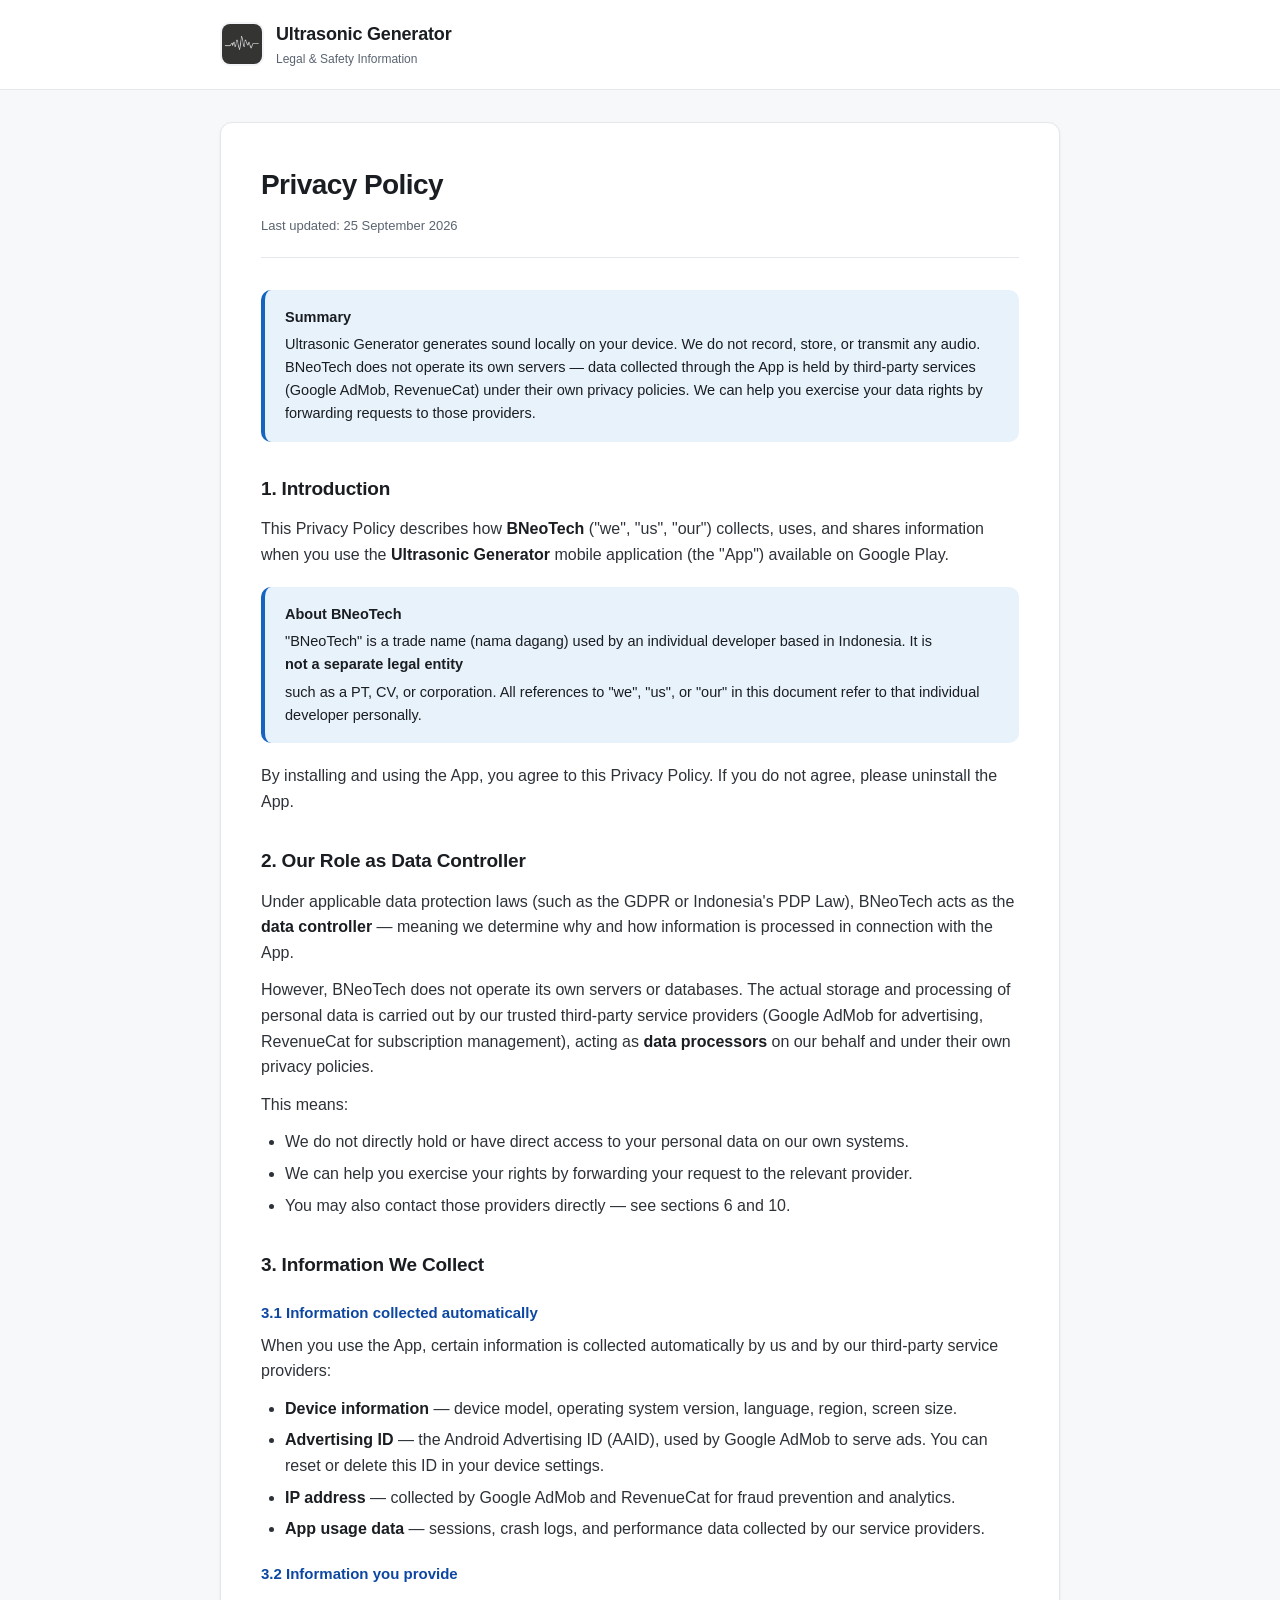
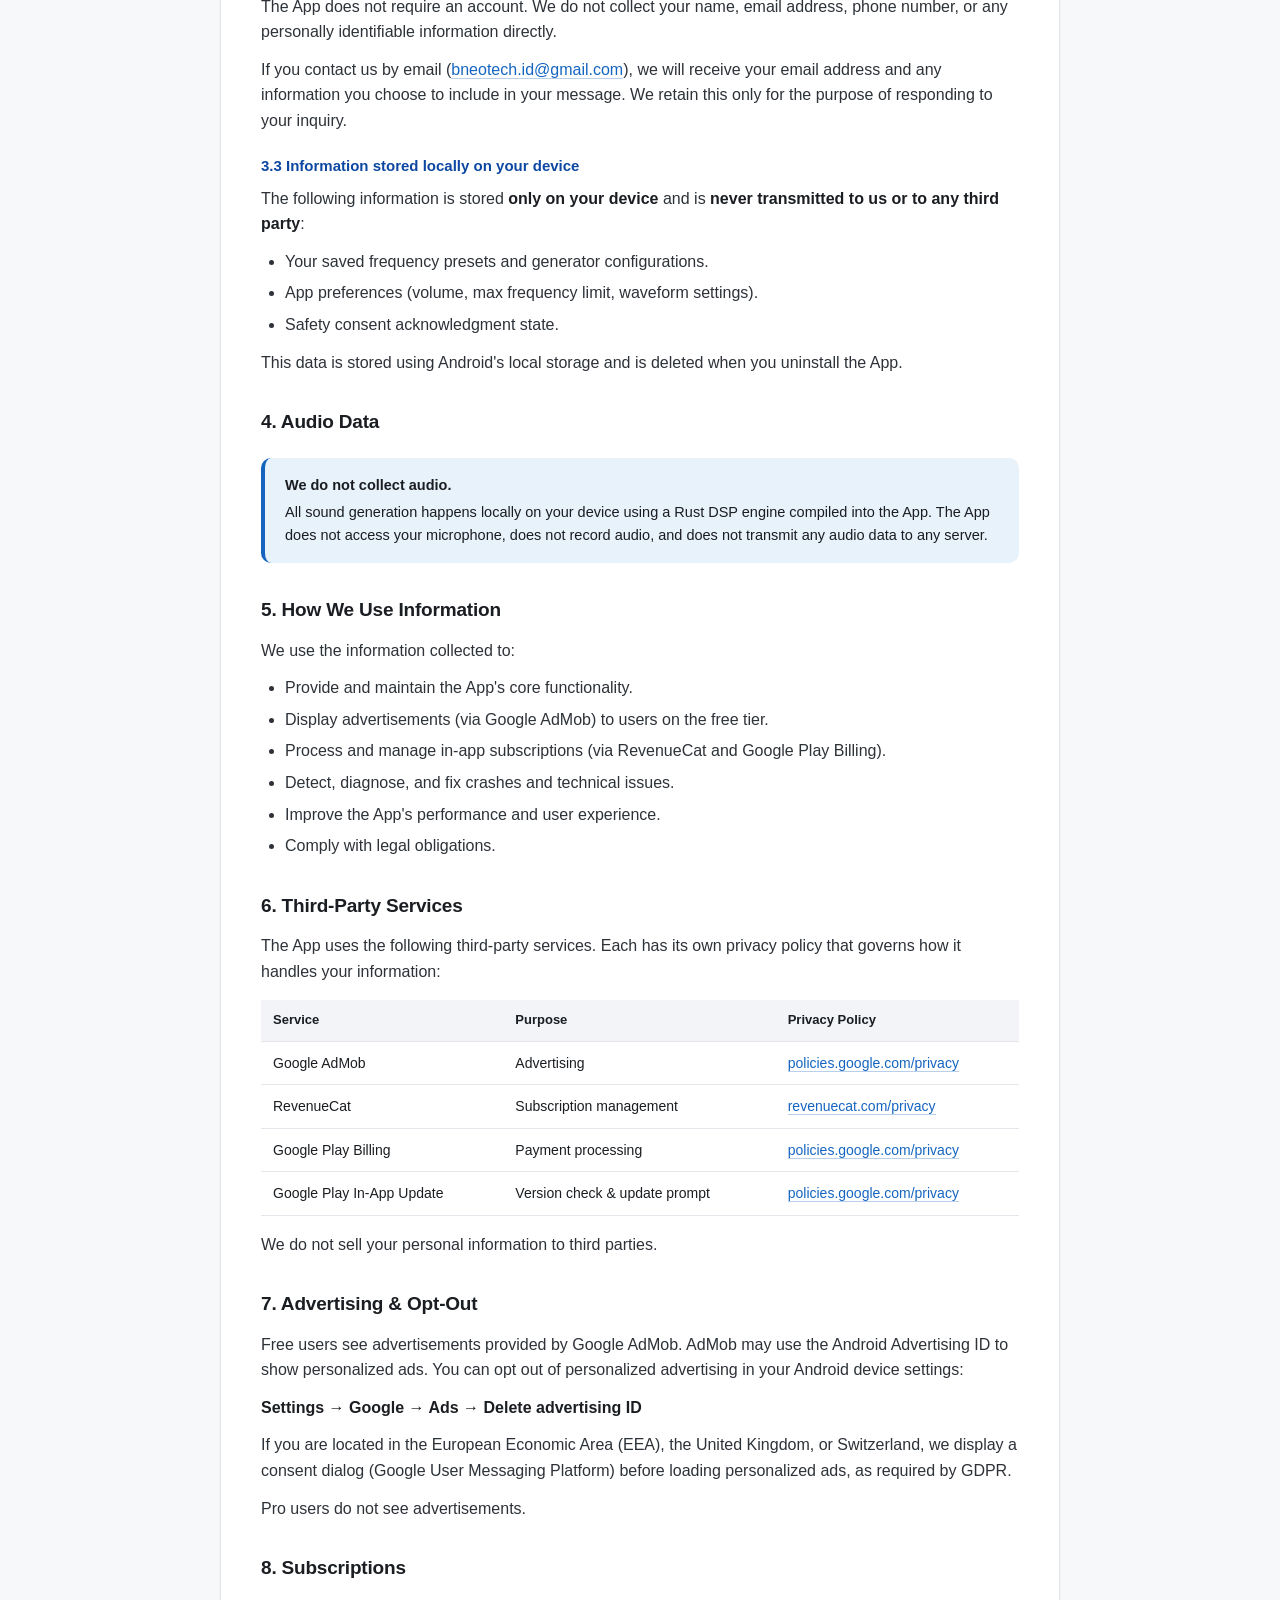
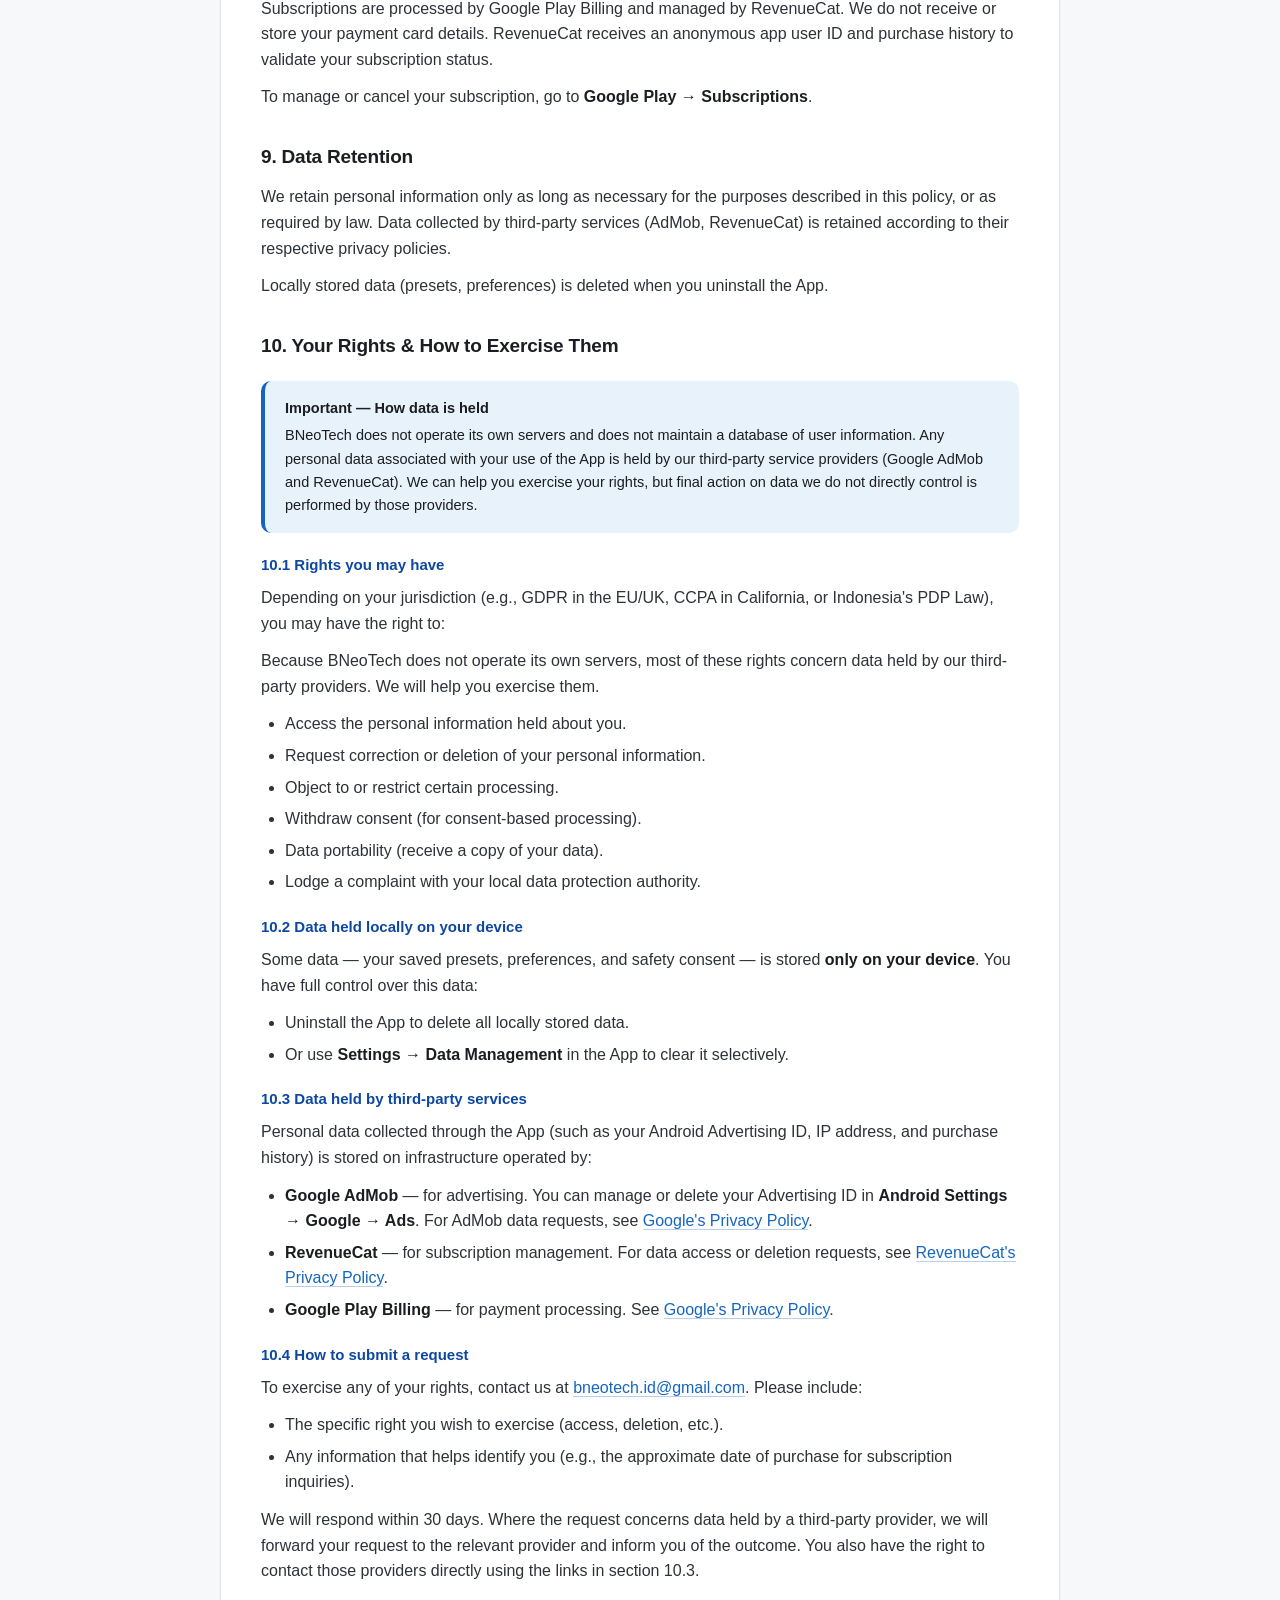
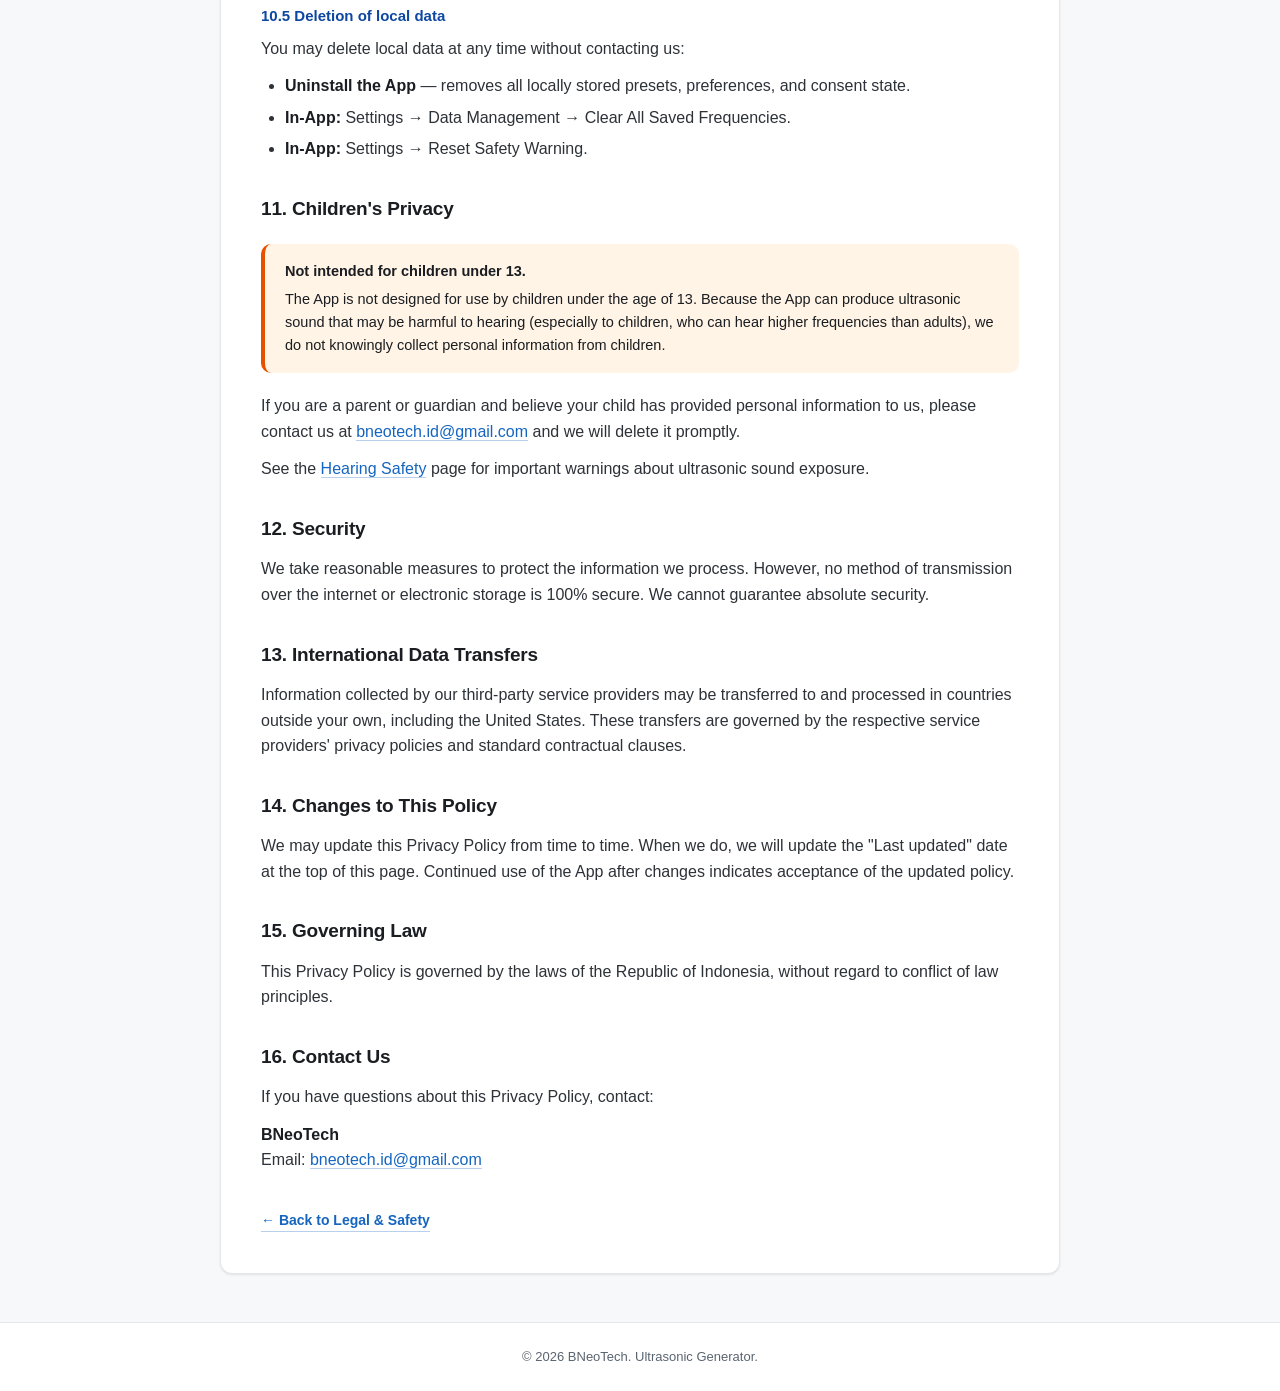
==== privacy.html @ 7861c7a8 "initial commit" ====
<!DOCTYPE html>
<html lang="en">
<head>
    <meta charset="UTF-8">
    <meta name="viewport" content="width=device-width, initial-scale=1.0">
    <title>Privacy Policy — Ultrasonic Generator</title>
    <meta name="description" content="Privacy Policy for the Ultrasonic Generator mobile application.">
    <link rel="icon" type="image/png" href="logo.png">
    <link rel="apple-touch-icon" href="logo.png">
    <link rel="stylesheet" href="style.css">
</head>
<body>
    <header class="site-header">
        <div class="container">
            <a class="brand" href="index.html">
                <img class="brand-logo" src="logo.png" alt="Ultrasonic Generator logo">
                <div>
                    <h1>Ultrasonic Generator</h1>
                    <p class="brand-sub">Legal &amp; Safety Information</p>
                </div>
            </a>
        </div>
    </header>

    <main class="container">
        <article class="doc">
            <h1>Privacy Policy</h1>
            <p class="meta">Last updated: 25 September 2026</p>

            <div class="callout callout-info">
                <strong>Summary</strong>
                Ultrasonic Generator generates sound locally on your device.
                We do not record, store, or transmit any audio. BNeoTech does
                not operate its own servers — data collected through the App
                is held by third-party services (Google AdMob, RevenueCat)
                under their own privacy policies. We can help you exercise
                your data rights by forwarding requests to those providers.
            </div>

            <h2>1. Introduction</h2>
            <p>
                This Privacy Policy describes how <strong>BNeoTech</strong>
                ("we", "us", "our") collects, uses, and shares information when
                you use the <strong>Ultrasonic Generator</strong> mobile
                application (the "App") available on Google Play.
            </p>
            <div class="callout callout-info">
                <strong>About BNeoTech</strong>
                "BNeoTech" is a trade name (nama dagang) used by an individual
                developer based in Indonesia. It is <strong>not a separate legal
                entity</strong> such as a PT, CV, or corporation. All references
                to "we", "us", or "our" in this document refer to that
                individual developer personally.
            </div>
            <p>
                By installing and using the App, you agree to this Privacy Policy.
                If you do not agree, please uninstall the App.
            </p>

            <h2>2. Our Role as Data Controller</h2>
            <p>
                Under applicable data protection laws (such as the GDPR or
                Indonesia's PDP Law), BNeoTech acts as the
                <strong>data controller</strong> — meaning we determine why and
                how information is processed in connection with the App.
            </p>
            <p>
                However, BNeoTech does not operate its own servers or databases.
                The actual storage and processing of personal data is carried out
                by our trusted third-party service providers (Google AdMob for
                advertising, RevenueCat for subscription management), acting as
                <strong>data processors</strong> on our behalf and under their
                own privacy policies.
            </p>
            <p>
                This means:
            </p>
            <ul>
                <li>We do not directly hold or have direct access to your personal data on our own systems.</li>
                <li>We can help you exercise your rights by forwarding your request to the relevant provider.</li>
                <li>You may also contact those providers directly — see sections 6 and 10.</li>
            </ul>

            <h2>3. Information We Collect</h2>

            <h3>3.1 Information collected automatically</h3>
            <p>
                When you use the App, certain information is collected
                automatically by us and by our third-party service providers:
            </p>
            <ul>
                <li><strong>Device information</strong> — device model, operating system version, language, region, screen size.</li>
                <li><strong>Advertising ID</strong> — the Android Advertising ID (AAID), used by Google AdMob to serve ads. You can reset or delete this ID in your device settings.</li>
                <li><strong>IP address</strong> — collected by Google AdMob and RevenueCat for fraud prevention and analytics.</li>
                <li><strong>App usage data</strong> — sessions, crash logs, and performance data collected by our service providers.</li>
            </ul>

            <h3>3.2 Information you provide</h3>
            <p>
                The App does not require an account. We do not collect your name,
                email address, phone number, or any personally identifiable
                information directly.
            </p>
            <p>
                If you contact us by email
                (<a href="mailto:bneotech.id@gmail.com">bneotech.id@gmail.com</a>),
                we will receive your email address and any information you choose
                to include in your message. We retain this only for the purpose
                of responding to your inquiry.
            </p>

            <h3>3.3 Information stored locally on your device</h3>
            <p>
                The following information is stored <strong>only on your device</strong>
                and is <strong>never transmitted to us or to any third party</strong>:
            </p>
            <ul>
                <li>Your saved frequency presets and generator configurations.</li>
                <li>App preferences (volume, max frequency limit, waveform settings).</li>
                <li>Safety consent acknowledgment state.</li>
            </ul>
            <p>
                This data is stored using Android's local storage and is deleted
                when you uninstall the App.
            </p>

            <h2>4. Audio Data</h2>
            <div class="callout callout-info">
                <strong>We do not collect audio.</strong>
                All sound generation happens locally on your device using a Rust
                DSP engine compiled into the App. The App does not access your
                microphone, does not record audio, and does not transmit any
                audio data to any server.
            </div>

            <h2>5. How We Use Information</h2>
            <p>We use the information collected to:</p>
            <ul>
                <li>Provide and maintain the App's core functionality.</li>
                <li>Display advertisements (via Google AdMob) to users on the free tier.</li>
                <li>Process and manage in-app subscriptions (via RevenueCat and Google Play Billing).</li>
                <li>Detect, diagnose, and fix crashes and technical issues.</li>
                <li>Improve the App's performance and user experience.</li>
                <li>Comply with legal obligations.</li>
            </ul>

            <h2>6. Third-Party Services</h2>
            <p>
                The App uses the following third-party services. Each has its
                own privacy policy that governs how it handles your information:
            </p>
            <table>
                <thead>
                    <tr>
                        <th>Service</th>
                        <th>Purpose</th>
                        <th>Privacy Policy</th>
                    </tr>
                </thead>
                <tbody>
                    <tr>
                        <td>Google AdMob</td>
                        <td>Advertising</td>
                        <td><a href="https://policies.google.com/privacy" target="_blank" rel="noopener">policies.google.com/privacy</a></td>
                    </tr>
                    <tr>
                        <td>RevenueCat</td>
                        <td>Subscription management</td>
                        <td><a href="https://www.revenuecat.com/privacy" target="_blank" rel="noopener">revenuecat.com/privacy</a></td>
                    </tr>
                    <tr>
                        <td>Google Play Billing</td>
                        <td>Payment processing</td>
                        <td><a href="https://policies.google.com/privacy" target="_blank" rel="noopener">policies.google.com/privacy</a></td>
                    </tr>
                    <tr>
                        <td>Google Play In-App Update</td>
                        <td>Version check &amp; update prompt</td>
                        <td><a href="https://policies.google.com/privacy" target="_blank" rel="noopener">policies.google.com/privacy</a></td>
                    </tr>
                </tbody>
            </table>
            <p>
                We do not sell your personal information to third parties.
            </p>

            <h2>7. Advertising &amp; Opt-Out</h2>
            <p>
                Free users see advertisements provided by Google AdMob. AdMob may
                use the Android Advertising ID to show personalized ads. You can
                opt out of personalized advertising in your Android device
                settings:
            </p>
            <p>
                <strong>Settings → Google → Ads → Delete advertising ID</strong>
            </p>
            <p>
                If you are located in the European Economic Area (EEA), the
                United Kingdom, or Switzerland, we display a consent dialog
                (Google User Messaging Platform) before loading personalized ads,
                as required by GDPR.
            </p>
            <p>
                Pro users do not see advertisements.
            </p>

            <h2>8. Subscriptions</h2>
            <p>
                Subscriptions are processed by Google Play Billing and managed by
                RevenueCat. We do not receive or store your payment card details.
                RevenueCat receives an anonymous app user ID and purchase history
                to validate your subscription status.
            </p>
            <p>
                To manage or cancel your subscription, go to
                <strong>Google Play → Subscriptions</strong>.
            </p>

            <h2>9. Data Retention</h2>
            <p>
                We retain personal information only as long as necessary for the
                purposes described in this policy, or as required by law.
                Data collected by third-party services (AdMob, RevenueCat) is
                retained according to their respective privacy policies.
            </p>
            <p>
                Locally stored data (presets, preferences) is deleted when you
                uninstall the App.
            </p>

            <h2>10. Your Rights &amp; How to Exercise Them</h2>

            <div class="callout callout-info">
                <strong>Important — How data is held</strong>
                BNeoTech does not operate its own servers and does not maintain
                a database of user information. Any personal data associated
                with your use of the App is held by our third-party service
                providers (Google AdMob and RevenueCat). We can help you
                exercise your rights, but final action on data we do not
                directly control is performed by those providers.
            </div>

            <h3>10.1 Rights you may have</h3>
            <p>Depending on your jurisdiction (e.g., GDPR in the EU/UK, CCPA in California, or Indonesia's PDP Law), you may have the right to:</p>
            <p>Because BNeoTech does not operate its own servers, most of these rights concern data held by our third-party providers. We will help you exercise them.</p>
            <ul>
                <li>Access the personal information held about you.</li>
                <li>Request correction or deletion of your personal information.</li>
                <li>Object to or restrict certain processing.</li>
                <li>Withdraw consent (for consent-based processing).</li>
                <li>Data portability (receive a copy of your data).</li>
                <li>Lodge a complaint with your local data protection authority.</li>
            </ul>

            <h3>10.2 Data held locally on your device</h3>
            <p>
                Some data — your saved presets, preferences, and safety consent
                — is stored <strong>only on your device</strong>. You have full
                control over this data:
            </p>
            <ul>
                <li>Uninstall the App to delete all locally stored data.</li>
                <li>Or use <strong>Settings &rarr; Data Management</strong> in the App to clear it selectively.</li>
            </ul>

            <h3>10.3 Data held by third-party services</h3>
            <p>
                Personal data collected through the App (such as your Android
                Advertising ID, IP address, and purchase history) is stored on
                infrastructure operated by:
            </p>
            <ul>
                <li>
                    <strong>Google AdMob</strong> — for advertising.
                    You can manage or delete your Advertising ID in
                    <strong>Android Settings &rarr; Google &rarr; Ads</strong>.
                    For AdMob data requests, see
                    <a href="https://policies.google.com/privacy" target="_blank" rel="noopener">Google's Privacy Policy</a>.
                </li>
                <li>
                    <strong>RevenueCat</strong> — for subscription management.
                    For data access or deletion requests, see
                    <a href="https://www.revenuecat.com/privacy" target="_blank" rel="noopener">RevenueCat's Privacy Policy</a>.
                </li>
                <li>
                    <strong>Google Play Billing</strong> — for payment processing.
                    See <a href="https://policies.google.com/privacy" target="_blank" rel="noopener">Google's Privacy Policy</a>.
                </li>
            </ul>

            <h3>10.4 How to submit a request</h3>
            <p>
                To exercise any of your rights, contact us at
                <a href="mailto:bneotech.id@gmail.com">bneotech.id@gmail.com</a>.
                Please include:
            </p>
            <ul>
                <li>The specific right you wish to exercise (access, deletion, etc.).</li>
                <li>Any information that helps identify you (e.g., the approximate date of purchase for subscription inquiries).</li>
            </ul>
            <p>
                We will respond within 30 days. Where the request concerns data
                held by a third-party provider, we will forward your request to
                the relevant provider and inform you of the outcome. You also
                have the right to contact those providers directly using the
                links in section 10.3.
            </p>

            <h3>10.5 Deletion of local data</h3>
            <p>
                You may delete local data at any time without contacting us:
            </p>
            <ul>
                <li><strong>Uninstall the App</strong> — removes all locally stored presets, preferences, and consent state.</li>
                <li><strong>In-App:</strong> Settings &rarr; Data Management &rarr; Clear All Saved Frequencies.</li>
                <li><strong>In-App:</strong> Settings &rarr; Reset Safety Warning.</li>
            </ul>

            <h2>11. Children's Privacy</h2>
            <div class="callout callout-warning">
                <strong>Not intended for children under 13.</strong>
                The App is not designed for use by children under the age of 13.
                Because the App can produce ultrasonic sound that may be harmful
                to hearing (especially to children, who can hear higher
                frequencies than adults), we do not knowingly collect personal
                information from children.
            </div>
            <p>
                If you are a parent or guardian and believe your child has
                provided personal information to us, please contact us at
                <a href="mailto:bneotech.id@gmail.com">bneotech.id@gmail.com</a>
                and we will delete it promptly.
            </p>
            <p>
                See the <a href="safety.html">Hearing Safety</a> page for
                important warnings about ultrasonic sound exposure.
            </p>

            <h2>12. Security</h2>
            <p>
                We take reasonable measures to protect the information we
                process. However, no method of transmission over the internet
                or electronic storage is 100% secure. We cannot guarantee
                absolute security.
            </p>

            <h2>13. International Data Transfers</h2>
            <p>
                Information collected by our third-party service providers may be
                transferred to and processed in countries outside your own,
                including the United States. These transfers are governed by the
                respective service providers' privacy policies and standard
                contractual clauses.
            </p>

            <h2>14. Changes to This Policy</h2>
            <p>
                We may update this Privacy Policy from time to time. When we do,
                we will update the "Last updated" date at the top of this page.
                Continued use of the App after changes indicates acceptance of
                the updated policy.
            </p>

            <h2>15. Governing Law</h2>
            <p>
                This Privacy Policy is governed by the laws of the Republic of
                Indonesia, without regard to conflict of law principles.
            </p>

            <h2>16. Contact Us</h2>
            <p>
                If you have questions about this Privacy Policy, contact:
            </p>
            <p>
                <strong>BNeoTech</strong><br>
                Email: <a href="mailto:bneotech.id@gmail.com">bneotech.id@gmail.com</a>
            </p>

            <a class="back-link" href="index.html">← Back to Legal &amp; Safety</a>
        </article>
    </main>

    <footer class="site-footer">
        <div class="container">
            <p>&copy; 2026 BNeoTech. Ultrasonic Generator.</p>
        </div>
    </footer>
</body>
</html>
---- style.css ----
/* ── Reset ────────────────────────────────────────────────────────── */
*, *::before, *::after { box-sizing: border-box; margin: 0; padding: 0; }

:root {
    --bg: #f7f8fa;
    --surface: #ffffff;
    --text: #1a1d21;
    --text-muted: #5a6470;
    --primary: #1565c0;
    --primary-dark: #0d47a1;
    --warning: #e65100;
    --warning-bg: #fff4e6;
    --border: #e4e7eb;
    --radius: 12px;
    --shadow-sm: 0 1px 3px rgba(0,0,0,0.04), 0 1px 2px rgba(0,0,0,0.06);
    --shadow-md: 0 4px 12px rgba(0,0,0,0.06), 0 2px 4px rgba(0,0,0,0.04);
    --shadow-lg: 0 8px 24px rgba(0,0,0,0.08), 0 4px 8px rgba(0,0,0,0.05);
}

html { scroll-behavior: smooth; }

body {
    font-family: -apple-system, BlinkMacSystemFont, "Segoe UI", Roboto,
                 "Helvetica Neue", Arial, sans-serif;
    background: var(--bg);
    color: var(--text);
    line-height: 1.6;
    font-size: 16px;
    -webkit-font-smoothing: antialiased;
}

.container {
    max-width: 880px;
    margin: 0 auto;
    padding: 0 20px;
}

/* ── Header ──────────────────────────────────────────────────────── */
.site-header {
    background: var(--surface);
    border-bottom: 1px solid var(--border);
    padding: 20px 0;
    position: sticky;
    top: 0;
    z-index: 10;
}

.brand {
    display: flex;
    align-items: center;
    gap: 12px;
    text-decoration: none;
    color: inherit;
}

.brand-logo {
    width: 44px;
    height: 44px;
    border-radius: 10px;
    object-fit: contain;
    flex-shrink: 0;
    background: #f2f4f7;
    padding: 2px;
}

.brand h1 {
    font-size: 18px;
    font-weight: 700;
    letter-spacing: -0.01em;
}

.brand-sub {
    font-size: 12px;
    color: var(--text-muted);
    margin-top: 1px;
}

/* ── Hero ────────────────────────────────────────────────────────── */
.hero {
    text-align: center;
    padding: 48px 0 32px;
}

.hero-logo {
    width: 96px;
    height: 96px;
    border-radius: 20px;
    margin-bottom: 20px;
    object-fit: contain;
    box-shadow: var(--shadow-md);
}

.hero h2 {
    font-size: 30px;
    font-weight: 800;
    letter-spacing: -0.02em;
    margin-bottom: 12px;
}

.hero p {
    color: var(--text-muted);
    max-width: 560px;
    margin: 0 auto;
    font-size: 15px;
}

/* ── Card Grid ───────────────────────────────────────────────────── */
.card-grid {
    display: grid;
    grid-template-columns: repeat(auto-fit, minmax(240px, 1fr));
    gap: 16px;
    margin: 32px 0 48px;
}

.card {
    display: block;
    background: var(--surface);
    border: 1px solid var(--border);
    border-radius: var(--radius);
    padding: 24px;
    text-decoration: none;
    color: var(--text);
    box-shadow: var(--shadow-sm);
    transition: transform .18s ease, box-shadow .18s ease, border-color .18s ease;
}

.card:hover {
    transform: translateY(-2px);
    box-shadow: var(--shadow-md);
    border-color: #cdd5dd;
}

.card-icon {
    font-size: 32px;
    margin-bottom: 12px;
}

.card h3 {
    font-size: 17px;
    font-weight: 700;
    margin-bottom: 6px;
}

.card p {
    font-size: 14px;
    color: var(--text-muted);
    margin-bottom: 12px;
}

.card-link {
    font-size: 13px;
    font-weight: 600;
    color: var(--primary);
}

.card-safety {
    border-color: #ffd9b3;
    background: linear-gradient(180deg, #ffffff 0%, #fff9f3 100%);
}

.card-safety .card-link { color: var(--warning); }

/* ── Contact ─────────────────────────────────────────────────────── */
.contact {
    background: var(--surface);
    border: 1px solid var(--border);
    border-radius: var(--radius);
    padding: 24px;
    margin-bottom: 48px;
    box-shadow: var(--shadow-sm);
}

.contact h3 {
    font-size: 16px;
    margin-bottom: 8px;
}

.contact p { font-size: 14px; }

.muted {
    color: var(--text-muted);
    font-size: 12px !important;
    margin-top: 8px;
}

/* ── Footer ──────────────────────────────────────────────────────── */
.site-footer {
    background: var(--surface);
    border-top: 1px solid var(--border);
    padding: 24px 0;
    text-align: center;
    font-size: 13px;
    color: var(--text-muted);
}

/* ── Document page (privacy/terms/safety) ────────────────────────── */
.doc {
    background: var(--surface);
    border: 1px solid var(--border);
    border-radius: var(--radius);
    padding: 40px;
    margin: 32px 0 48px;
    box-shadow: var(--shadow-sm);
}

.doc h1 {
    font-size: 28px;
    font-weight: 800;
    letter-spacing: -0.02em;
    margin-bottom: 8px;
}

.doc .meta {
    color: var(--text-muted);
    font-size: 13px;
    margin-bottom: 32px;
    padding-bottom: 20px;
    border-bottom: 1px solid var(--border);
}

.doc h2 {
    font-size: 19px;
    font-weight: 700;
    margin-top: 32px;
    margin-bottom: 12px;
    letter-spacing: -0.01em;
}

.doc h3 {
    font-size: 15px;
    font-weight: 700;
    margin-top: 20px;
    margin-bottom: 8px;
    color: var(--primary-dark);
}

.doc p {
    margin-bottom: 12px;
    color: #2d3238;
}

.doc ul, .doc ol {
    margin: 12px 0 12px 24px;
}

.doc li {
    margin-bottom: 6px;
    color: #2d3238;
}

.doc strong { font-weight: 700; color: var(--text); }

.doc a {
    color: var(--primary);
    text-decoration: none;
    border-bottom: 1px solid rgba(21,101,192,0.3);
}

.doc a:hover { border-bottom-color: var(--primary); }

/* Callout boxes */
.callout {
    padding: 16px 20px;
    border-radius: 10px;
    margin: 20px 0;
    font-size: 14.5px;
    border-left: 4px solid;
}

.callout-info {
    background: #e8f2fb;
    border-color: var(--primary);
}

.callout-warning {
    background: var(--warning-bg);
    border-color: var(--warning);
}

.callout-danger {
    background: #ffe8e8;
    border-color: #c62828;
}

.callout strong { display: block; margin-bottom: 4px; font-weight: 700; }

/* Table */
.doc table {
    width: 100%;
    border-collapse: collapse;
    margin: 16px 0;
    font-size: 14px;
}

.doc th, .doc td {
    padding: 10px 12px;
    text-align: left;
    border-bottom: 1px solid var(--border);
    vertical-align: top;
}

.doc th {
    background: #f2f4f7;
    font-weight: 600;
    font-size: 13px;
}

/* ── Back link ───────────────────────────────────────────────────── */
.back-link {
    display: inline-flex;
    align-items: center;
    gap: 6px;
    margin-top: 24px;
    font-size: 14px;
    font-weight: 600;
    color: var(--primary);
    text-decoration: none;
}

.back-link:hover { text-decoration: underline; }

/* ── Responsive ──────────────────────────────────────────────────── */
@media (max-width: 600px) {
    .doc { padding: 24px 20px; }
    .hero h2 { font-size: 24px; }
    .hero-logo { width: 72px; height: 72px; border-radius: 16px; }
    .brand-logo { width: 36px; height: 36px; }
    .doc h1 { font-size: 22px; }
    .doc h2 { font-size: 17px; }
}
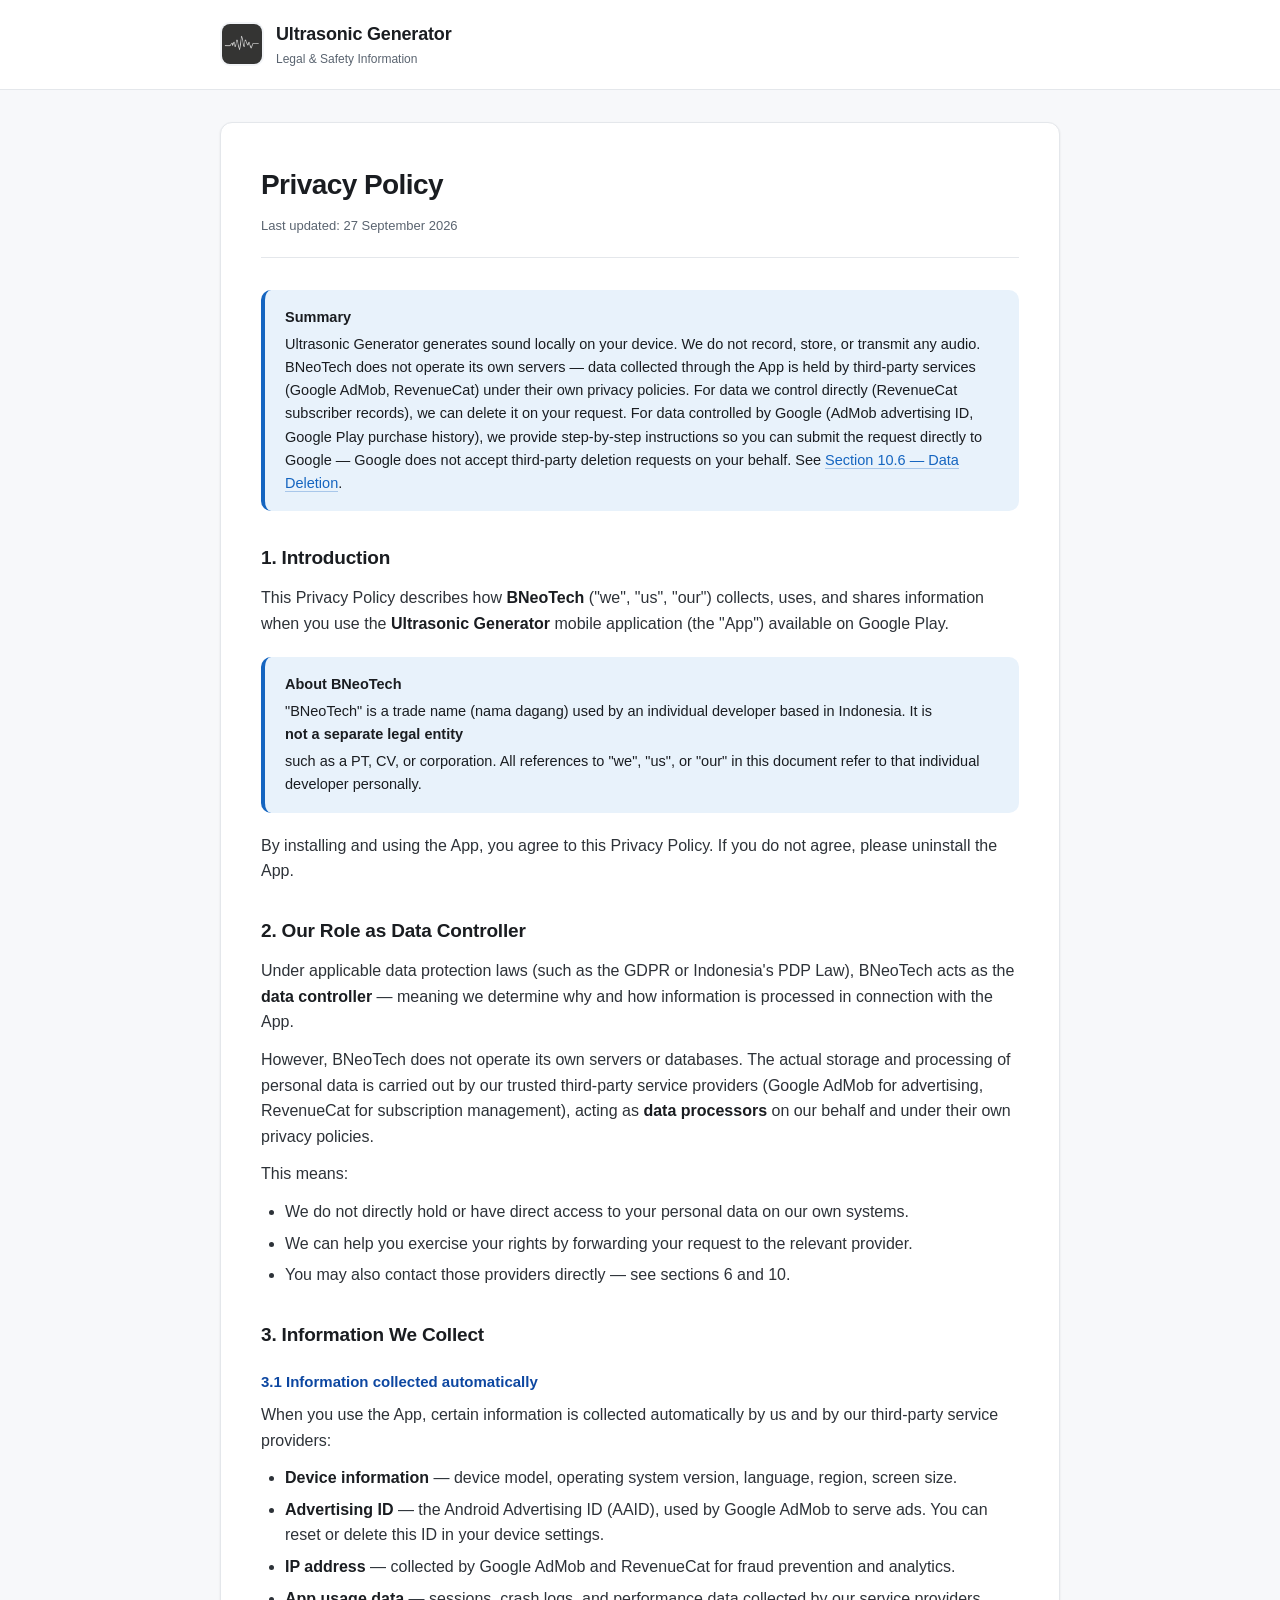
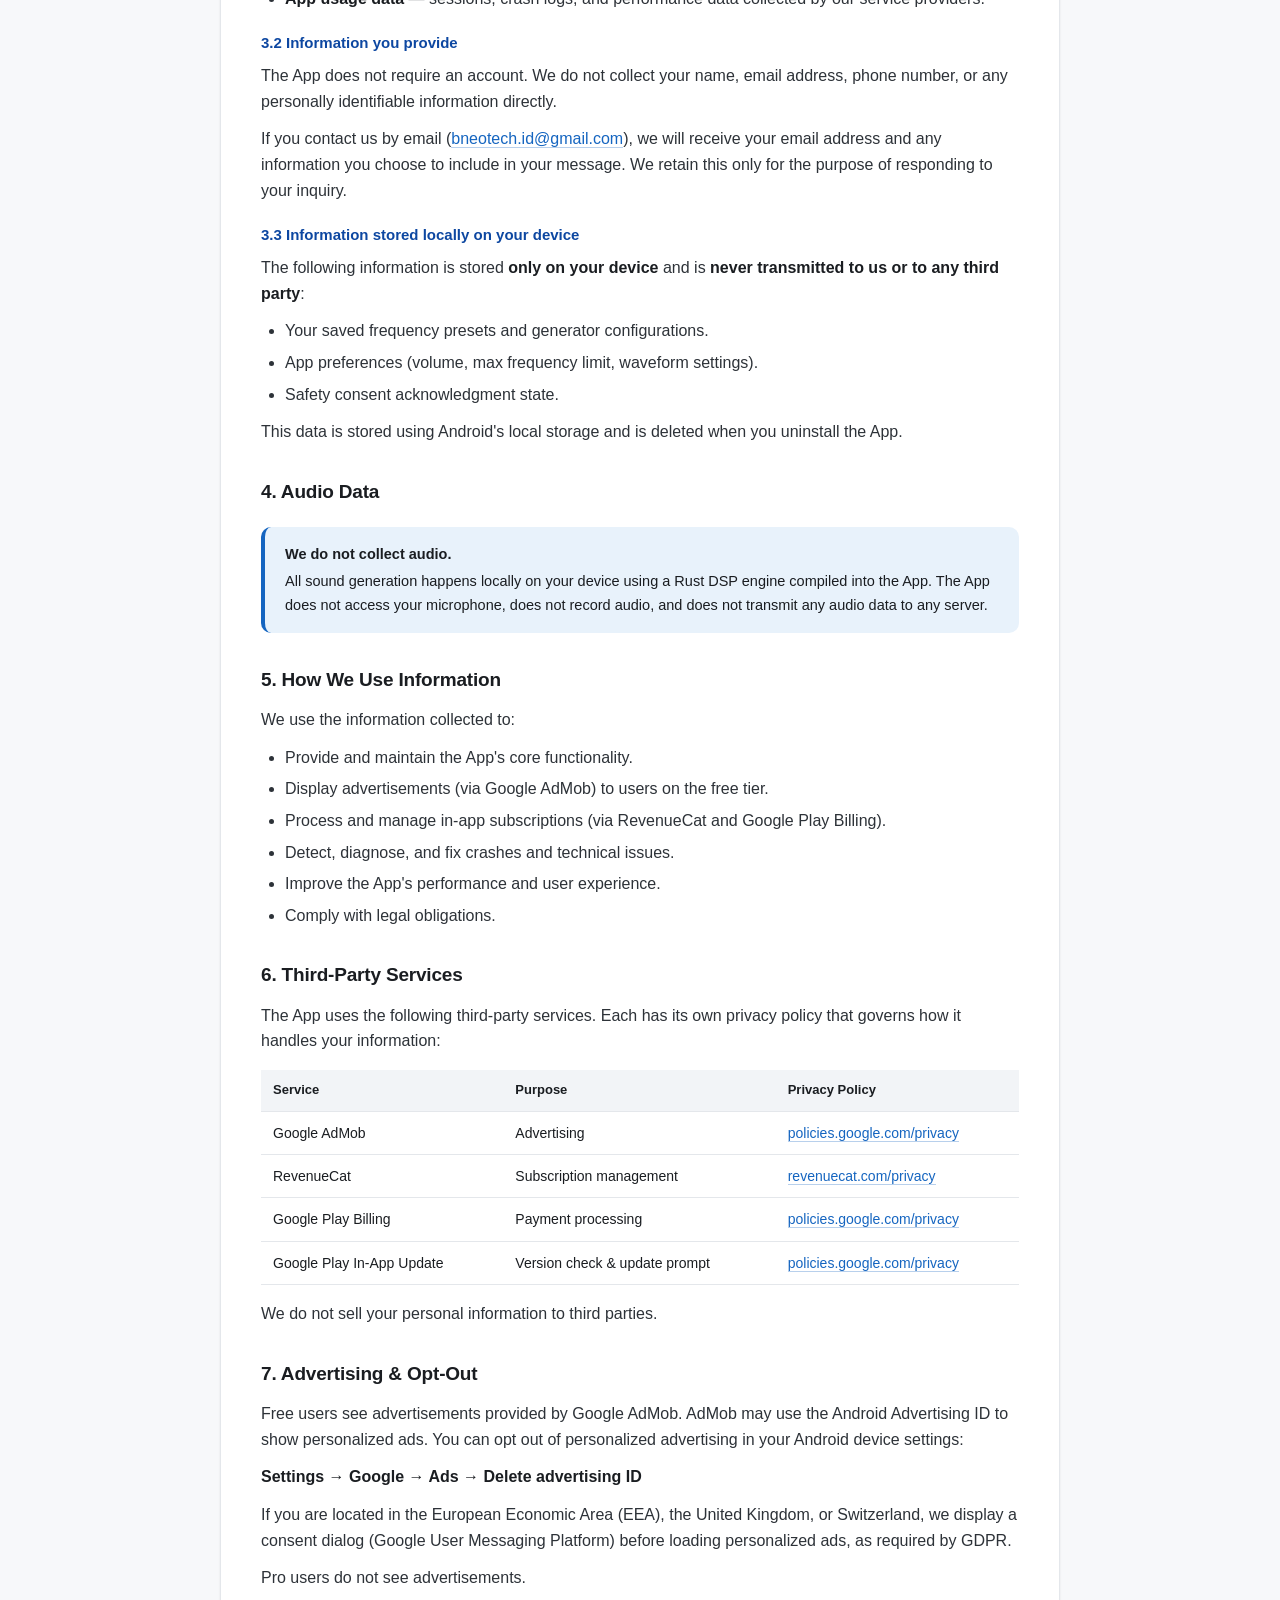
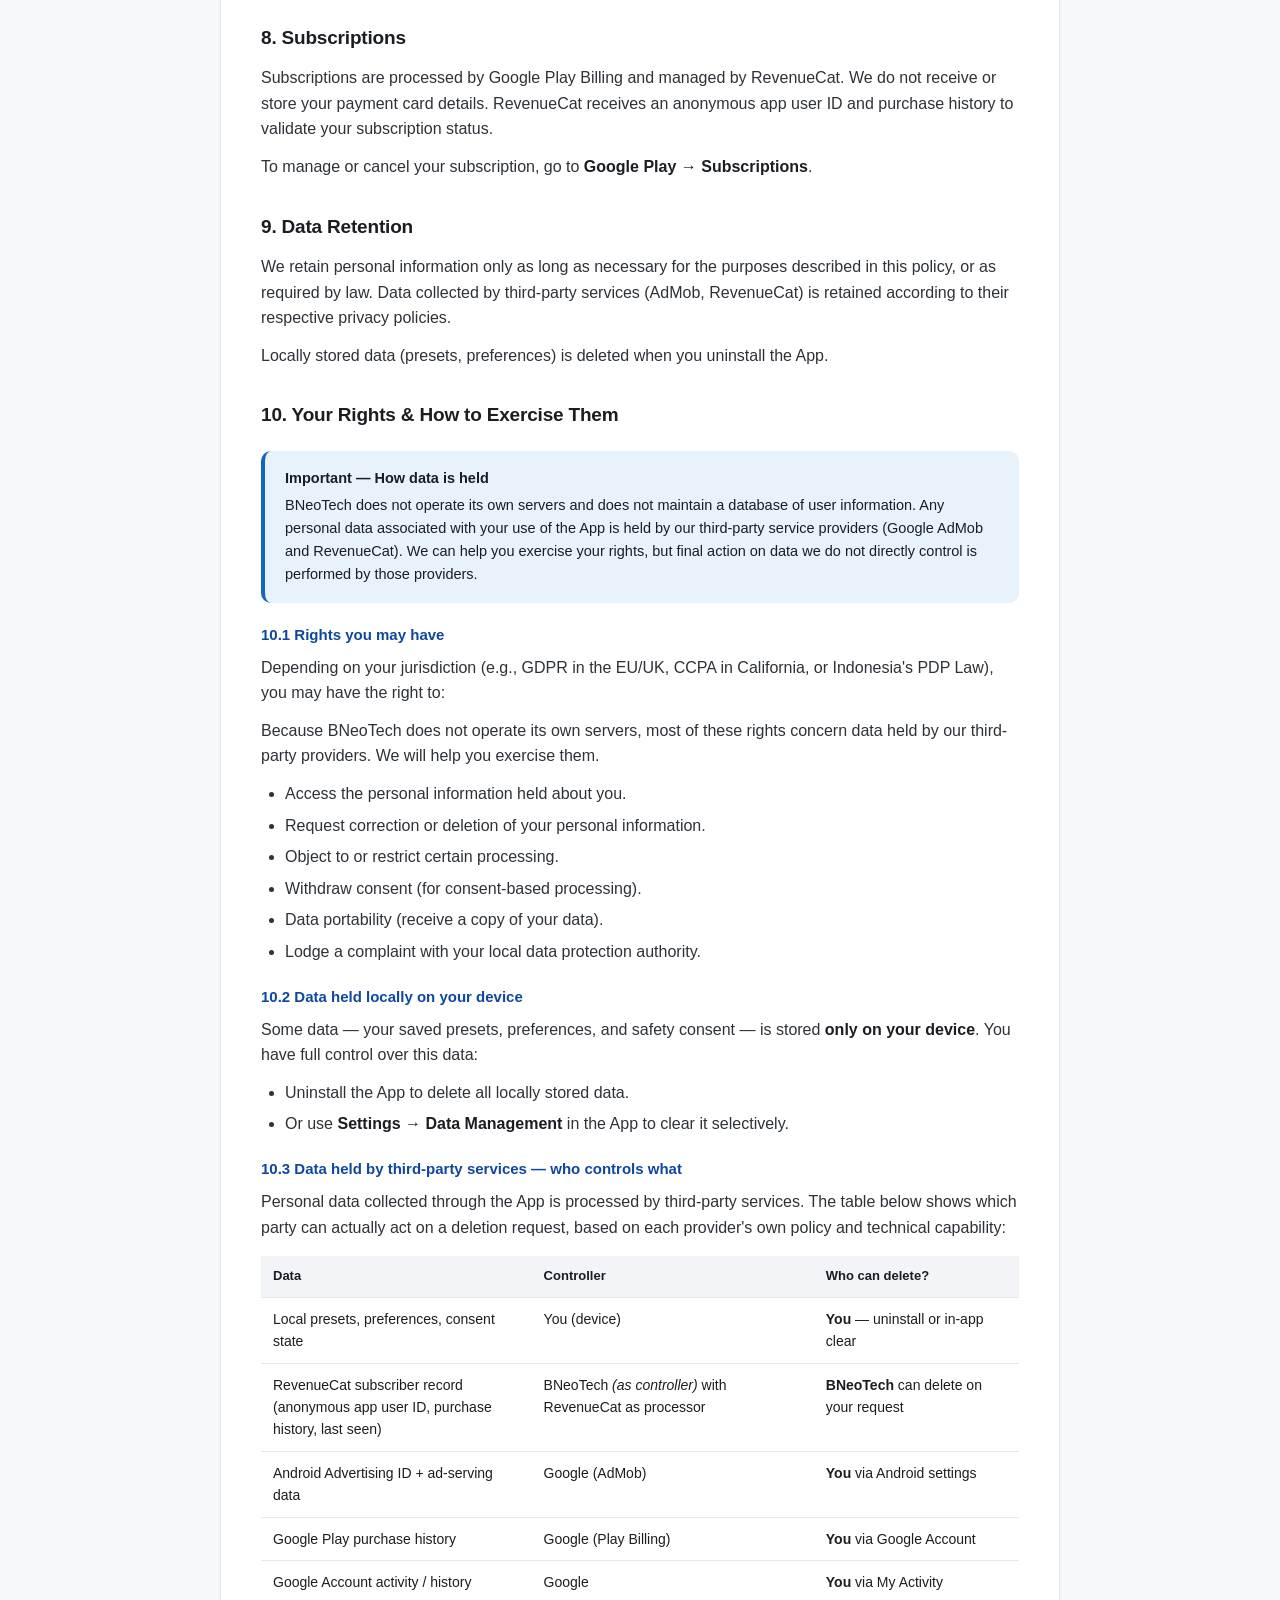
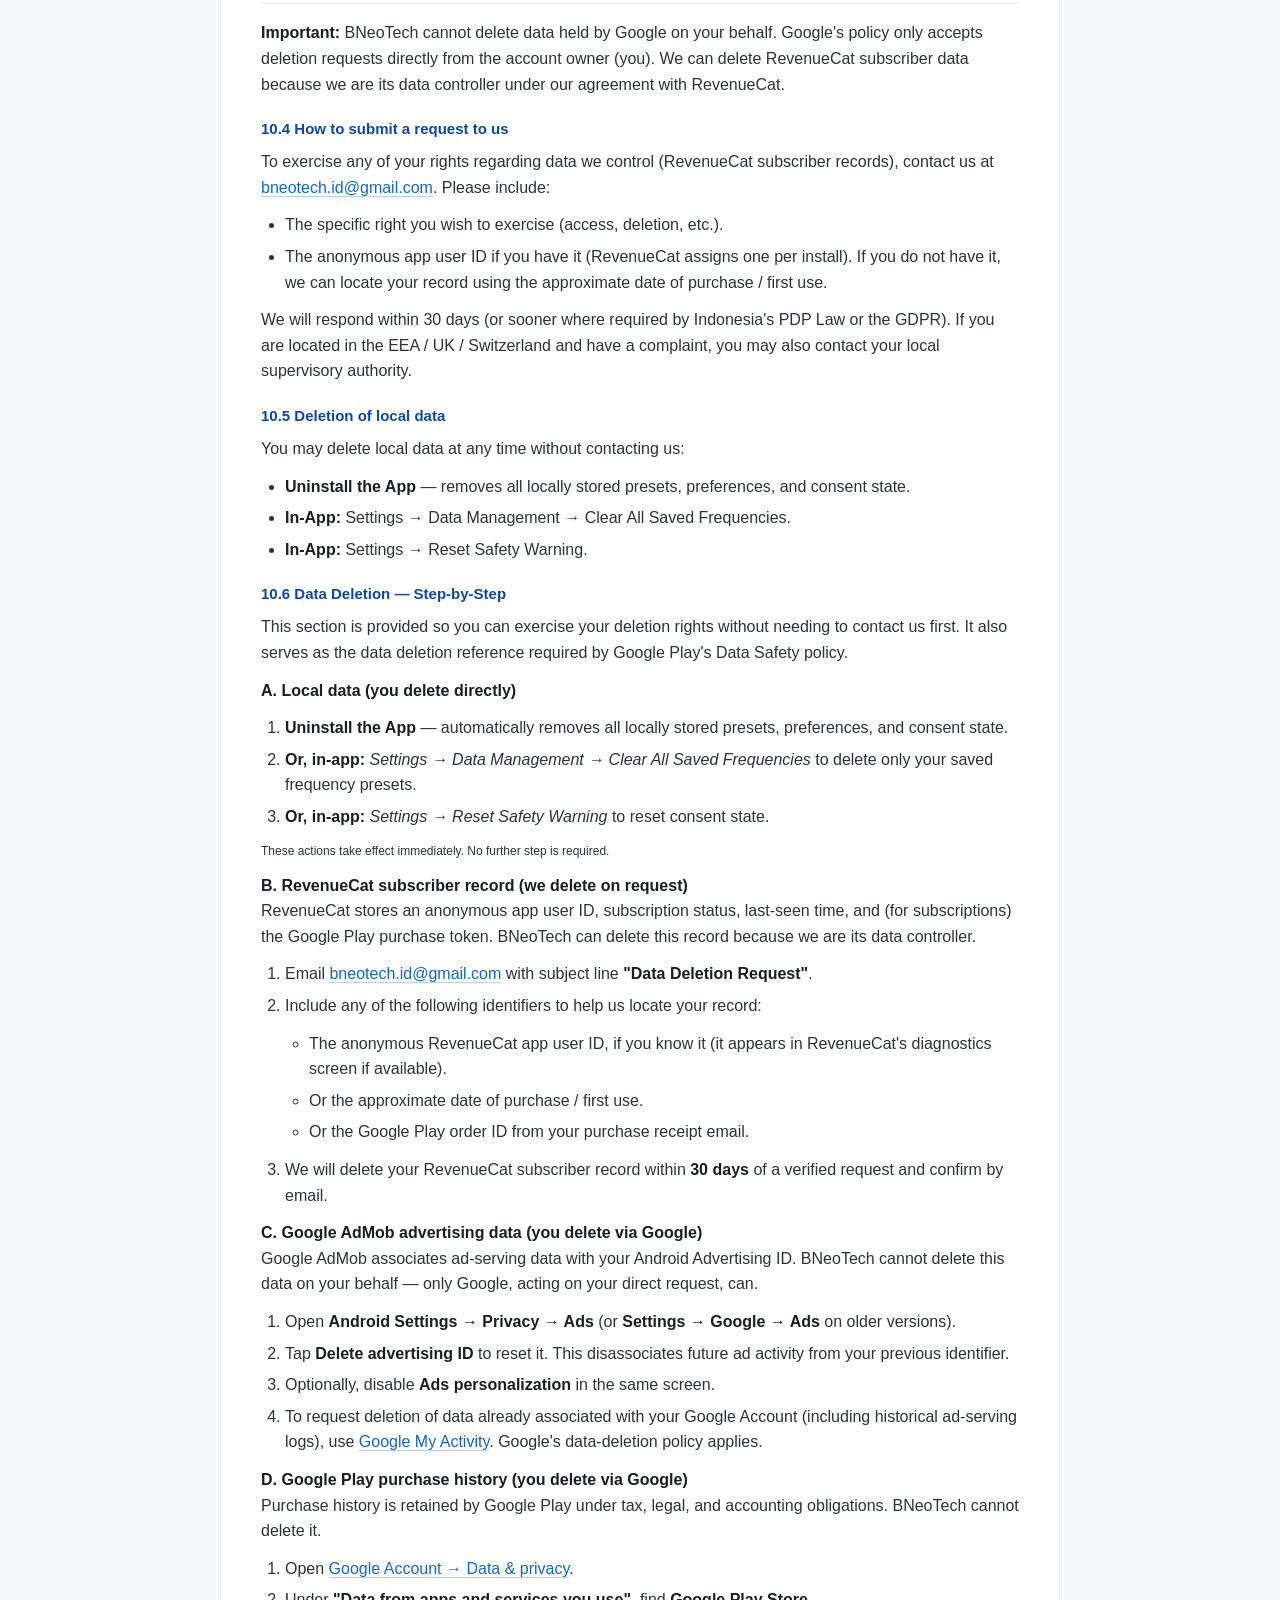
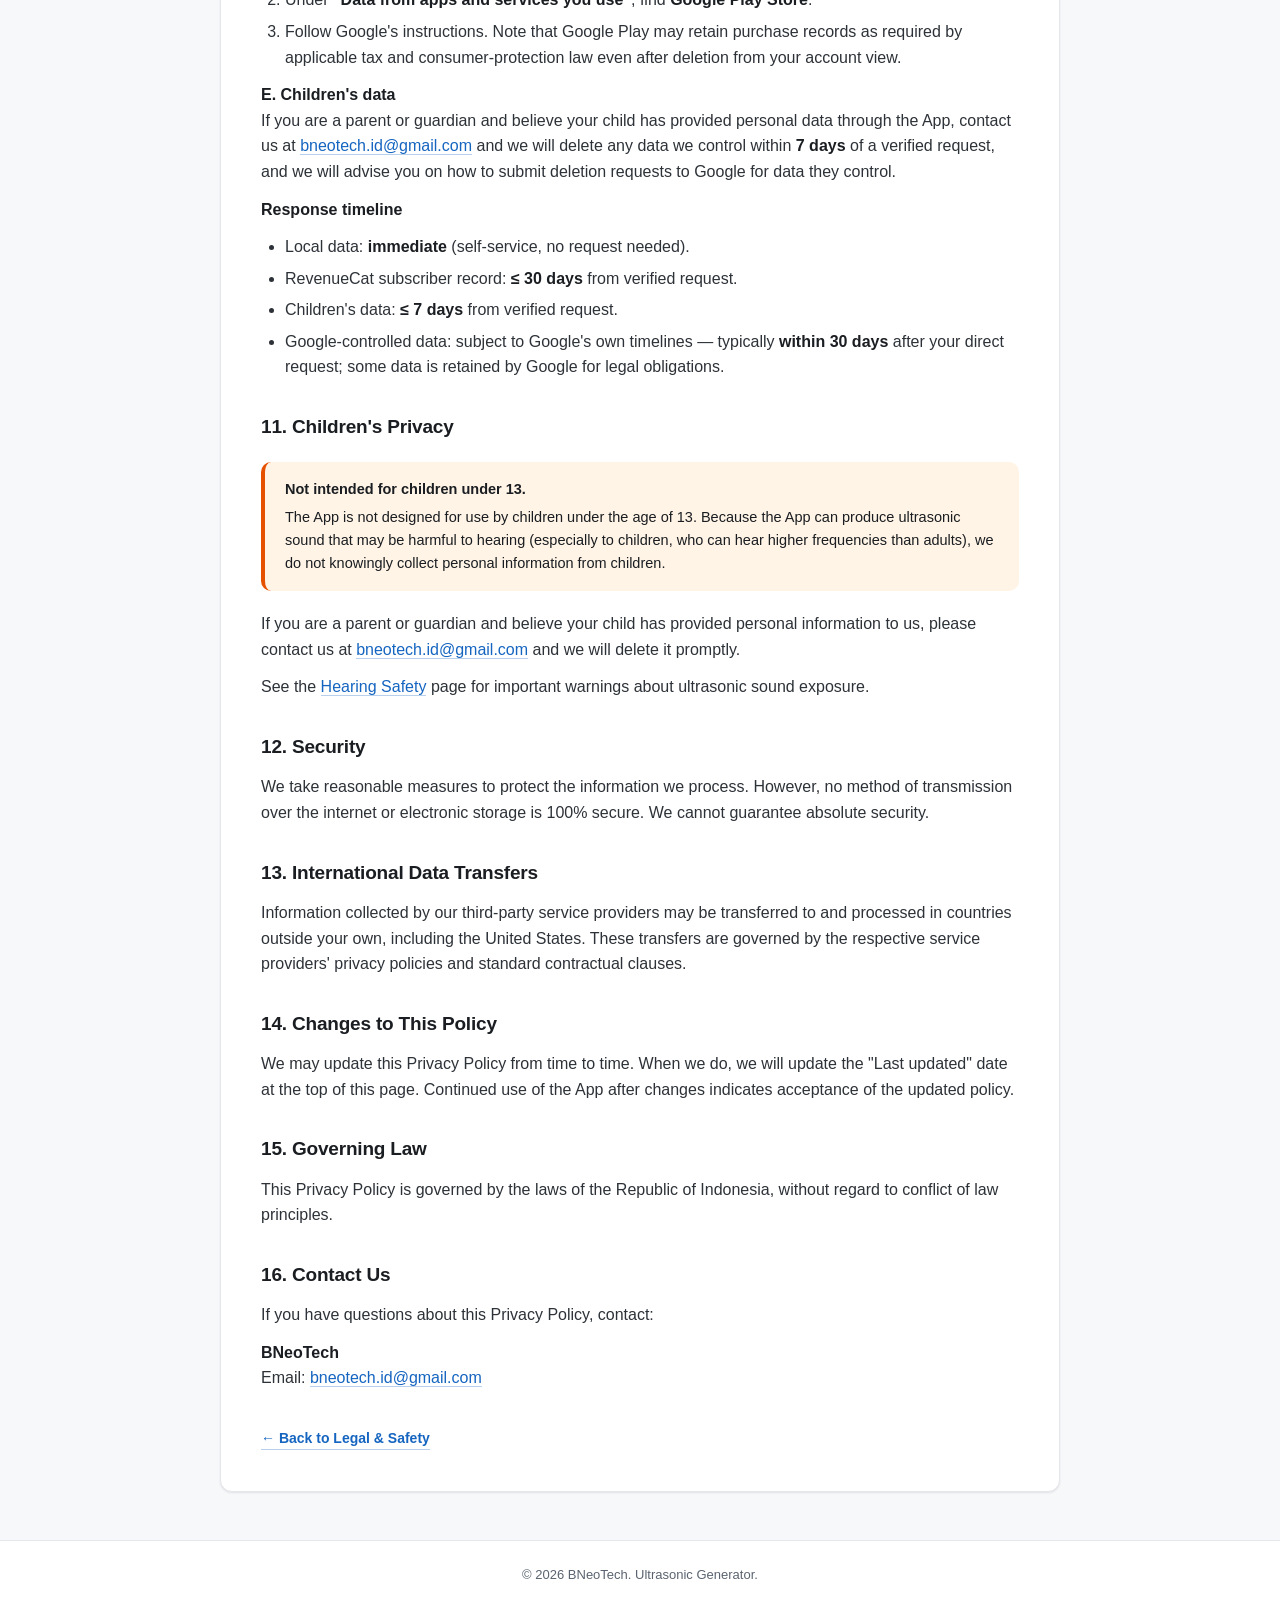
==== commit 651213d1: "update privacy: who-controls-what table + data deletion section Perbarui privacy policy dengan akura" ====
--- a/privacy.html
+++ b/privacy.html
@@ -25,7 +25,7 @@
     <main class="container">
         <article class="doc">
             <h1>Privacy Policy</h1>
-            <p class="meta">Last updated: 25 September 2026</p>
+            <p class="meta">Last updated: 27 September 2026</p>
 
             <div class="callout callout-info">
                 <strong>Summary</strong>
@@ -33,8 +33,14 @@
                 We do not record, store, or transmit any audio. BNeoTech does
                 not operate its own servers — data collected through the App
                 is held by third-party services (Google AdMob, RevenueCat)
-                under their own privacy policies. We can help you exercise
-                your data rights by forwarding requests to those providers.
+                under their own privacy policies. For data we control directly
+                (RevenueCat subscriber records), we can delete it on your
+                request. For data controlled by Google (AdMob advertising ID,
+                Google Play purchase history), we provide step-by-step
+                instructions so you can submit the request directly to Google
+                — Google does not accept third-party deletion requests on
+                your behalf. See <a href="#data-deletion">Section 10.6 — Data
+                Deletion</a>.
             </div>
 
             <h2>1. Introduction</h2>
@@ -263,47 +269,73 @@
                 <li>Or use <strong>Settings &rarr; Data Management</strong> in the App to clear it selectively.</li>
             </ul>
 
-            <h3>10.3 Data held by third-party services</h3>
-            <p>
-                Personal data collected through the App (such as your Android
-                Advertising ID, IP address, and purchase history) is stored on
-                infrastructure operated by:
-            </p>
-            <ul>
-                <li>
-                    <strong>Google AdMob</strong> — for advertising.
-                    You can manage or delete your Advertising ID in
-                    <strong>Android Settings &rarr; Google &rarr; Ads</strong>.
-                    For AdMob data requests, see
-                    <a href="https://policies.google.com/privacy" target="_blank" rel="noopener">Google's Privacy Policy</a>.
-                </li>
-                <li>
-                    <strong>RevenueCat</strong> — for subscription management.
-                    For data access or deletion requests, see
-                    <a href="https://www.revenuecat.com/privacy" target="_blank" rel="noopener">RevenueCat's Privacy Policy</a>.
-                </li>
-                <li>
-                    <strong>Google Play Billing</strong> — for payment processing.
-                    See <a href="https://policies.google.com/privacy" target="_blank" rel="noopener">Google's Privacy Policy</a>.
-                </li>
-            </ul>
-
-            <h3>10.4 How to submit a request</h3>
-            <p>
-                To exercise any of your rights, contact us at
+            <h3>10.3 Data held by third-party services — who controls what</h3>
+            <p>
+                Personal data collected through the App is processed by
+                third-party services. The table below shows which party can
+                actually act on a deletion request, based on each provider's
+                own policy and technical capability:
+            </p>
+            <table>
+                <thead>
+                    <tr>
+                        <th>Data</th>
+                        <th>Controller</th>
+                        <th>Who can delete?</th>
+                    </tr>
+                </thead>
+                <tbody>
+                    <tr>
+                        <td>Local presets, preferences, consent state</td>
+                        <td>You (device)</td>
+                        <td><strong>You</strong> — uninstall or in-app clear</td>
+                    </tr>
+                    <tr>
+                        <td>RevenueCat subscriber record<br>(anonymous app user ID, purchase history, last seen)</td>
+                        <td>BNeoTech <em>(as controller)</em> with RevenueCat as processor</td>
+                        <td><strong>BNeoTech</strong> can delete on your request</td>
+                    </tr>
+                    <tr>
+                        <td>Android Advertising ID + ad-serving data</td>
+                        <td>Google (AdMob)</td>
+                        <td><strong>You</strong> via Android settings</td>
+                    </tr>
+                    <tr>
+                        <td>Google Play purchase history</td>
+                        <td>Google (Play Billing)</td>
+                        <td><strong>You</strong> via Google Account</td>
+                    </tr>
+                    <tr>
+                        <td>Google Account activity / history</td>
+                        <td>Google</td>
+                        <td><strong>You</strong> via My Activity</td>
+                    </tr>
+                </tbody>
+            </table>
+            <p>
+                <strong>Important:</strong> BNeoTech cannot delete data held by
+                Google on your behalf. Google's policy only accepts deletion
+                requests directly from the account owner (you). We can delete
+                RevenueCat subscriber data because we are its data controller
+                under our agreement with RevenueCat.
+            </p>
+
+            <h3>10.4 How to submit a request to us</h3>
+            <p>
+                To exercise any of your rights regarding data we control
+                (RevenueCat subscriber records), contact us at
                 <a href="mailto:bneotech.id@gmail.com">bneotech.id@gmail.com</a>.
                 Please include:
             </p>
             <ul>
                 <li>The specific right you wish to exercise (access, deletion, etc.).</li>
-                <li>Any information that helps identify you (e.g., the approximate date of purchase for subscription inquiries).</li>
-            </ul>
-            <p>
-                We will respond within 30 days. Where the request concerns data
-                held by a third-party provider, we will forward your request to
-                the relevant provider and inform you of the outcome. You also
-                have the right to contact those providers directly using the
-                links in section 10.3.
+                <li>The anonymous app user ID if you have it (RevenueCat assigns one per install). If you do not have it, we can locate your record using the approximate date of purchase / first use.</li>
+            </ul>
+            <p>
+                We will respond within 30 days (or sooner where required by
+                Indonesia's PDP Law or the GDPR). If you are located in the
+                EEA / UK / Switzerland and have a complaint, you may also
+                contact your local supervisory authority.
             </p>
 
             <h3>10.5 Deletion of local data</h3>
@@ -314,6 +346,85 @@
                 <li><strong>Uninstall the App</strong> — removes all locally stored presets, preferences, and consent state.</li>
                 <li><strong>In-App:</strong> Settings &rarr; Data Management &rarr; Clear All Saved Frequencies.</li>
                 <li><strong>In-App:</strong> Settings &rarr; Reset Safety Warning.</li>
+            </ul>
+
+            <h3 id="data-deletion">10.6 Data Deletion — Step-by-Step</h3>
+            <p>
+                This section is provided so you can exercise your deletion
+                rights without needing to contact us first. It also serves as
+                the data deletion reference required by Google Play's Data
+                Safety policy.
+            </p>
+
+            <h4>A. Local data (you delete directly)</h4>
+            <ol>
+                <li><strong>Uninstall the App</strong> — automatically removes all locally stored presets, preferences, and consent state.</li>
+                <li><strong>Or, in-app:</strong> <em>Settings &rarr; Data Management &rarr; Clear All Saved Frequencies</em> to delete only your saved frequency presets.</li>
+                <li><strong>Or, in-app:</strong> <em>Settings &rarr; Reset Safety Warning</em> to reset consent state.</li>
+            </ol>
+            <p class="muted">
+                These actions take effect immediately. No further step is required.
+            </p>
+
+            <h4>B. RevenueCat subscriber record (we delete on request)</h4>
+            <p>
+                RevenueCat stores an anonymous app user ID, subscription status,
+                last-seen time, and (for subscriptions) the Google Play purchase
+                token. BNeoTech can delete this record because we are its data
+                controller.
+            </p>
+            <ol>
+                <li>Email <a href="mailto:bneotech.id@gmail.com">bneotech.id@gmail.com</a> with subject line <strong>"Data Deletion Request"</strong>.</li>
+                <li>Include any of the following identifiers to help us locate your record:
+                    <ul>
+                        <li>The anonymous RevenueCat app user ID, if you know it (it appears in RevenueCat's diagnostics screen if available).</li>
+                        <li>Or the approximate date of purchase / first use.</li>
+                        <li>Or the Google Play order ID from your purchase receipt email.</li>
+                    </ul>
+                </li>
+                <li>We will delete your RevenueCat subscriber record within <strong>30 days</strong> of a verified request and confirm by email.</li>
+            </ol>
+
+            <h4>C. Google AdMob advertising data (you delete via Google)</h4>
+            <p>
+                Google AdMob associates ad-serving data with your Android
+                Advertising ID. BNeoTech cannot delete this data on your behalf
+                — only Google, acting on your direct request, can.
+            </p>
+            <ol>
+                <li>Open <strong>Android Settings &rarr; Privacy &rarr; Ads</strong> (or <strong>Settings &rarr; Google &rarr; Ads</strong> on older versions).</li>
+                <li>Tap <strong>Delete advertising ID</strong> to reset it. This disassociates future ad activity from your previous identifier.</li>
+                <li>Optionally, disable <strong>Ads personalization</strong> in the same screen.</li>
+                <li>To request deletion of data already associated with your Google Account (including historical ad-serving logs), use <a href="https://myaccount.google.com/deleteactivity" target="_blank" rel="noopener">Google My Activity</a>. Google's data-deletion policy applies.</li>
+            </ol>
+
+            <h4>D. Google Play purchase history (you delete via Google)</h4>
+            <p>
+                Purchase history is retained by Google Play under tax, legal,
+                and accounting obligations. BNeoTech cannot delete it.
+            </p>
+            <ol>
+                <li>Open <a href="https://myaccount.google.com/" target="_blank" rel="noopener">Google Account &rarr; Data &amp; privacy</a>.</li>
+                <li>Under <strong>"Data from apps and services you use"</strong>, find <strong>Google Play Store</strong>.</li>
+                <li>Follow Google's instructions. Note that Google Play may retain purchase records as required by applicable tax and consumer-protection law even after deletion from your account view.</li>
+            </ol>
+
+            <h4>E. Children's data</h4>
+            <p>
+                If you are a parent or guardian and believe your child has
+                provided personal data through the App, contact us at
+                <a href="mailto:bneotech.id@gmail.com">bneotech.id@gmail.com</a>
+                and we will delete any data we control within <strong>7 days</strong>
+                of a verified request, and we will advise you on how to submit
+                deletion requests to Google for data they control.
+            </p>
+
+            <h4>Response timeline</h4>
+            <ul>
+                <li>Local data: <strong>immediate</strong> (self-service, no request needed).</li>
+                <li>RevenueCat subscriber record: <strong>≤ 30 days</strong> from verified request.</li>
+                <li>Children's data: <strong>≤ 7 days</strong> from verified request.</li>
+                <li>Google-controlled data: subject to Google's own timelines — typically <strong>within 30 days</strong> after your direct request; some data is retained by Google for legal obligations.</li>
             </ul>
 
             <h2>11. Children's Privacy</h2>
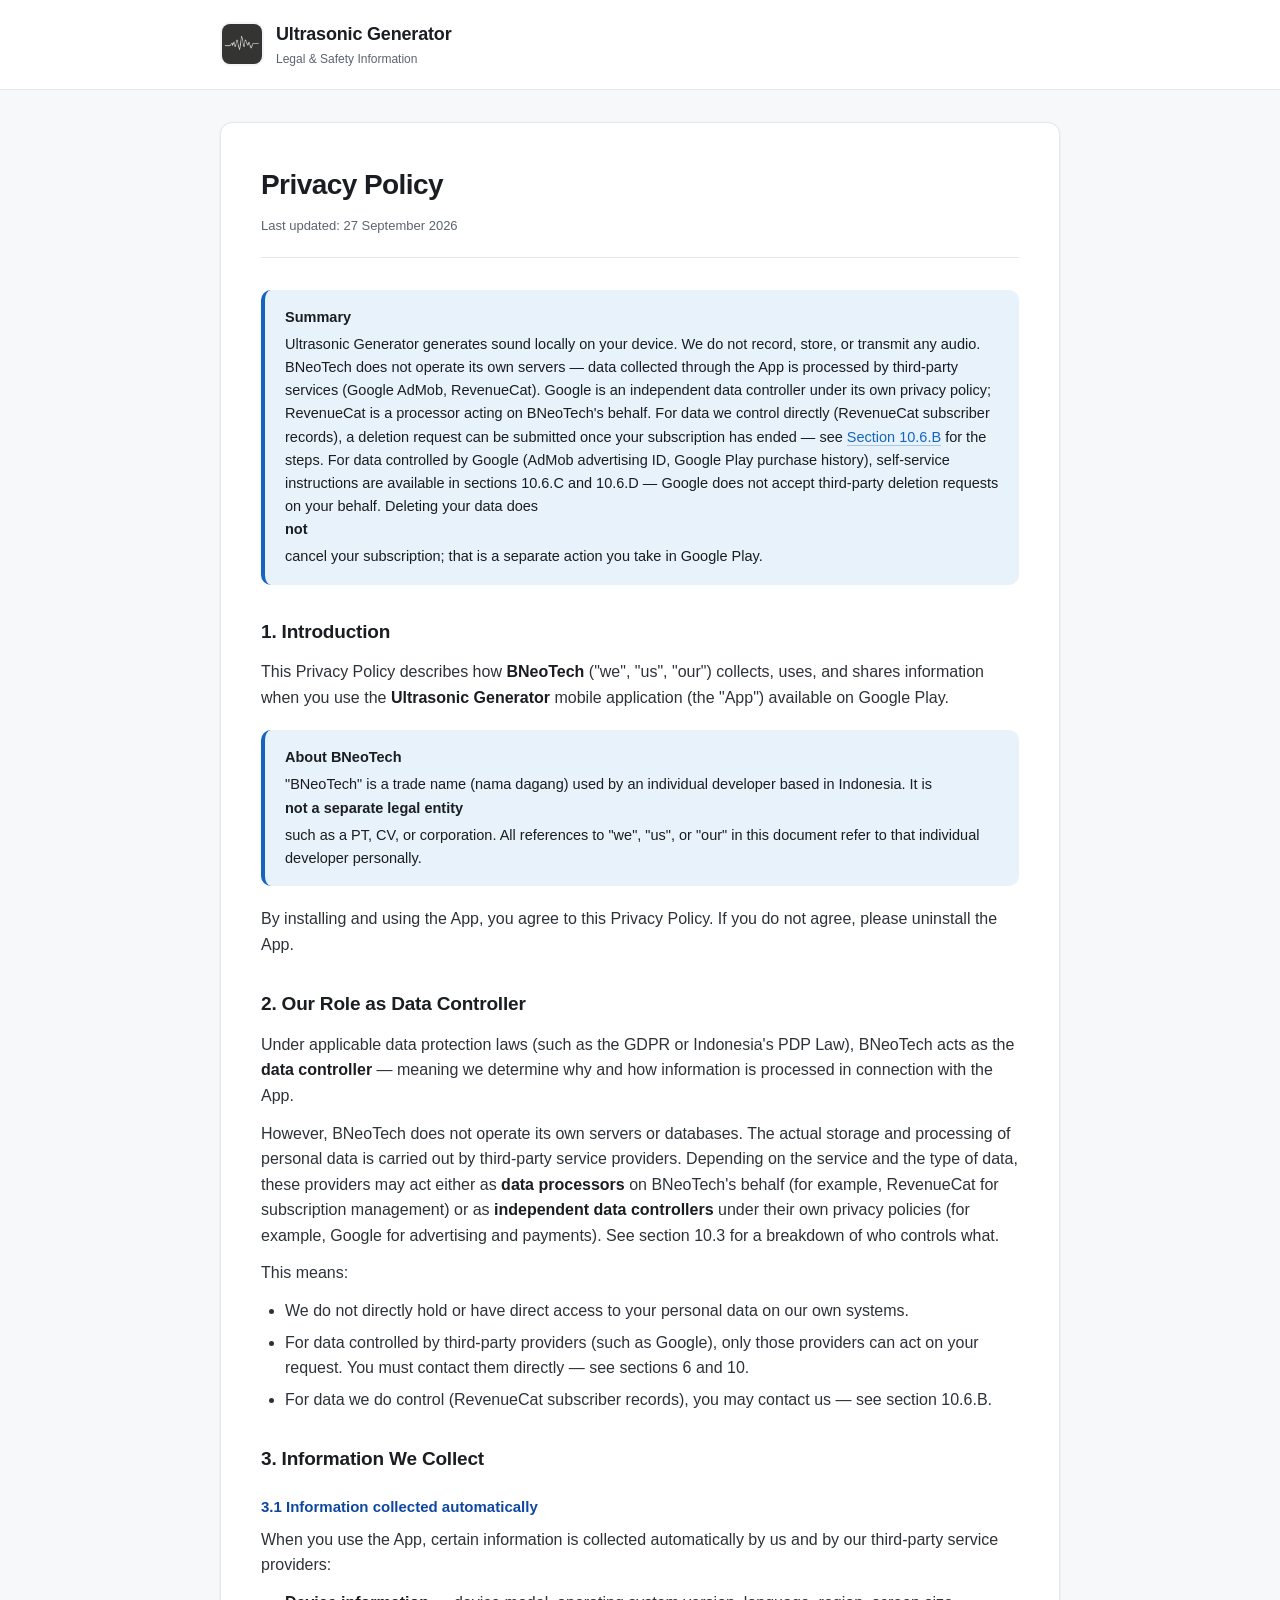
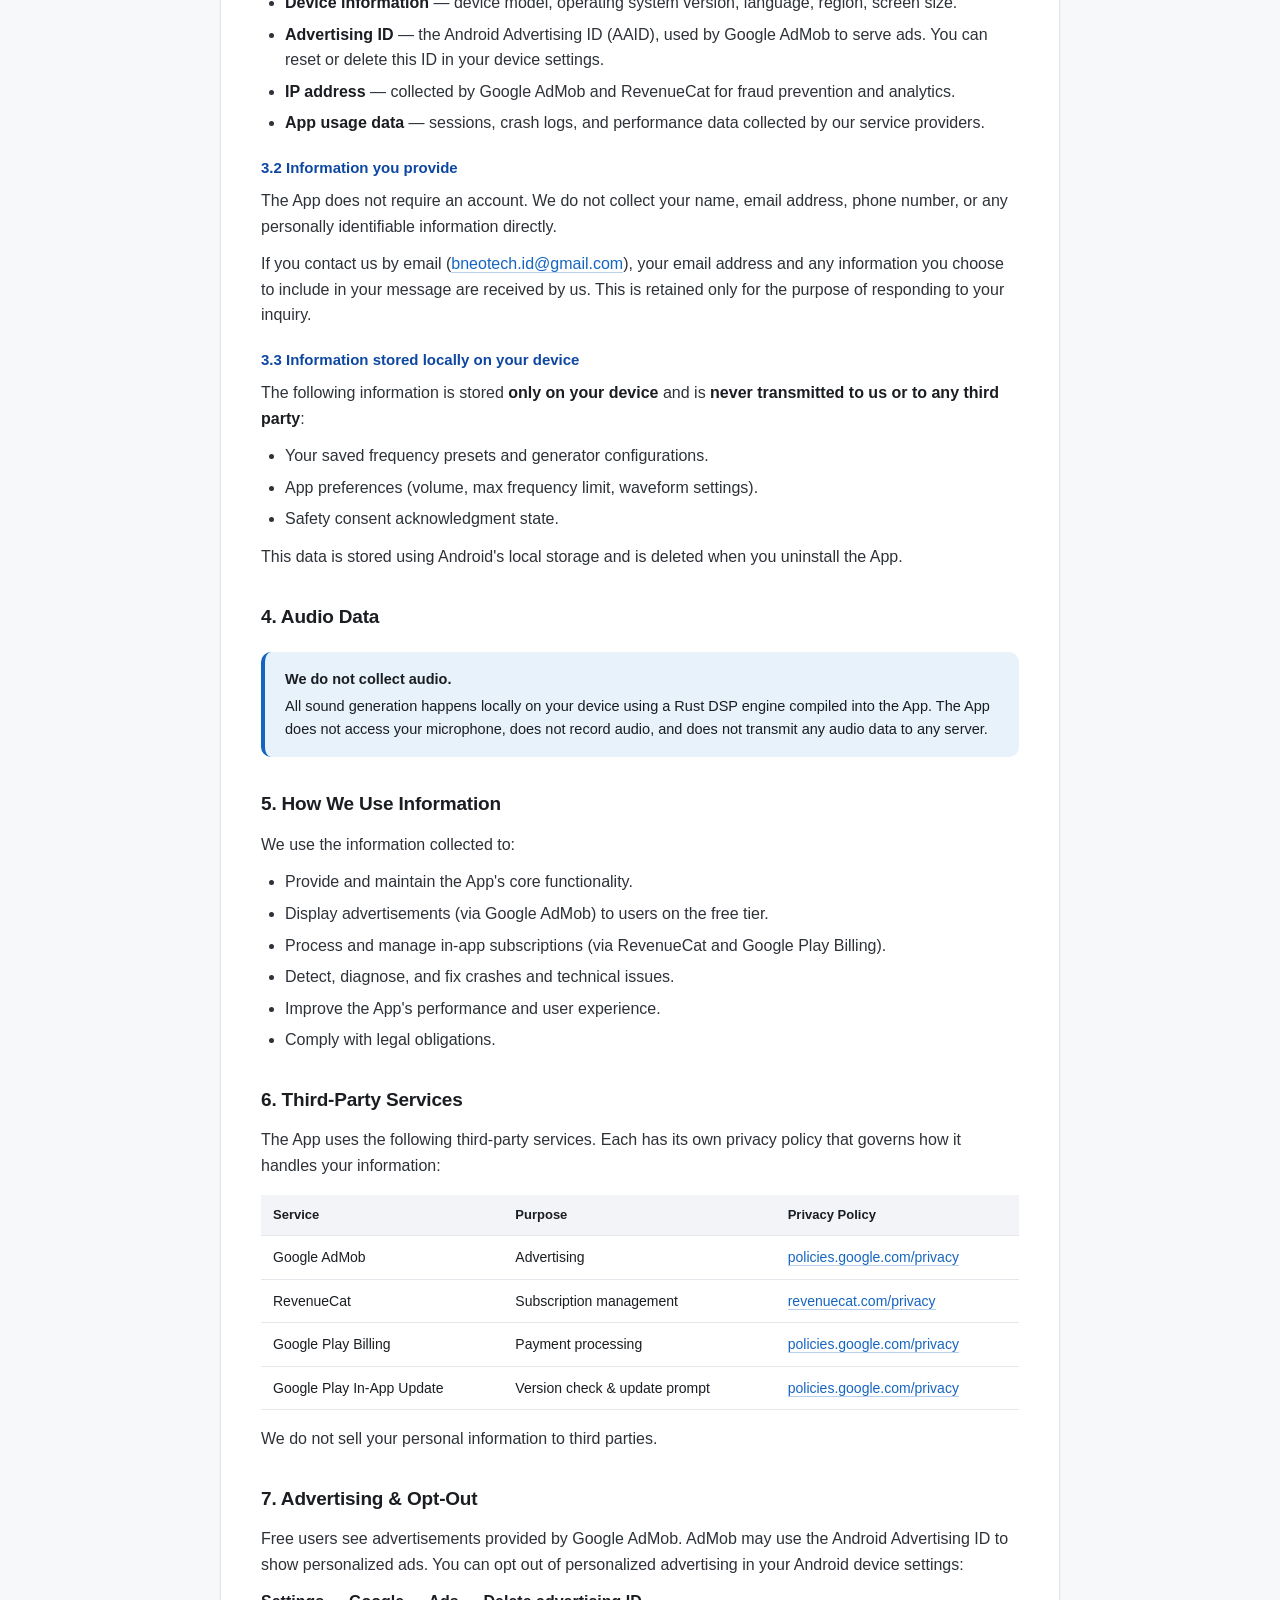
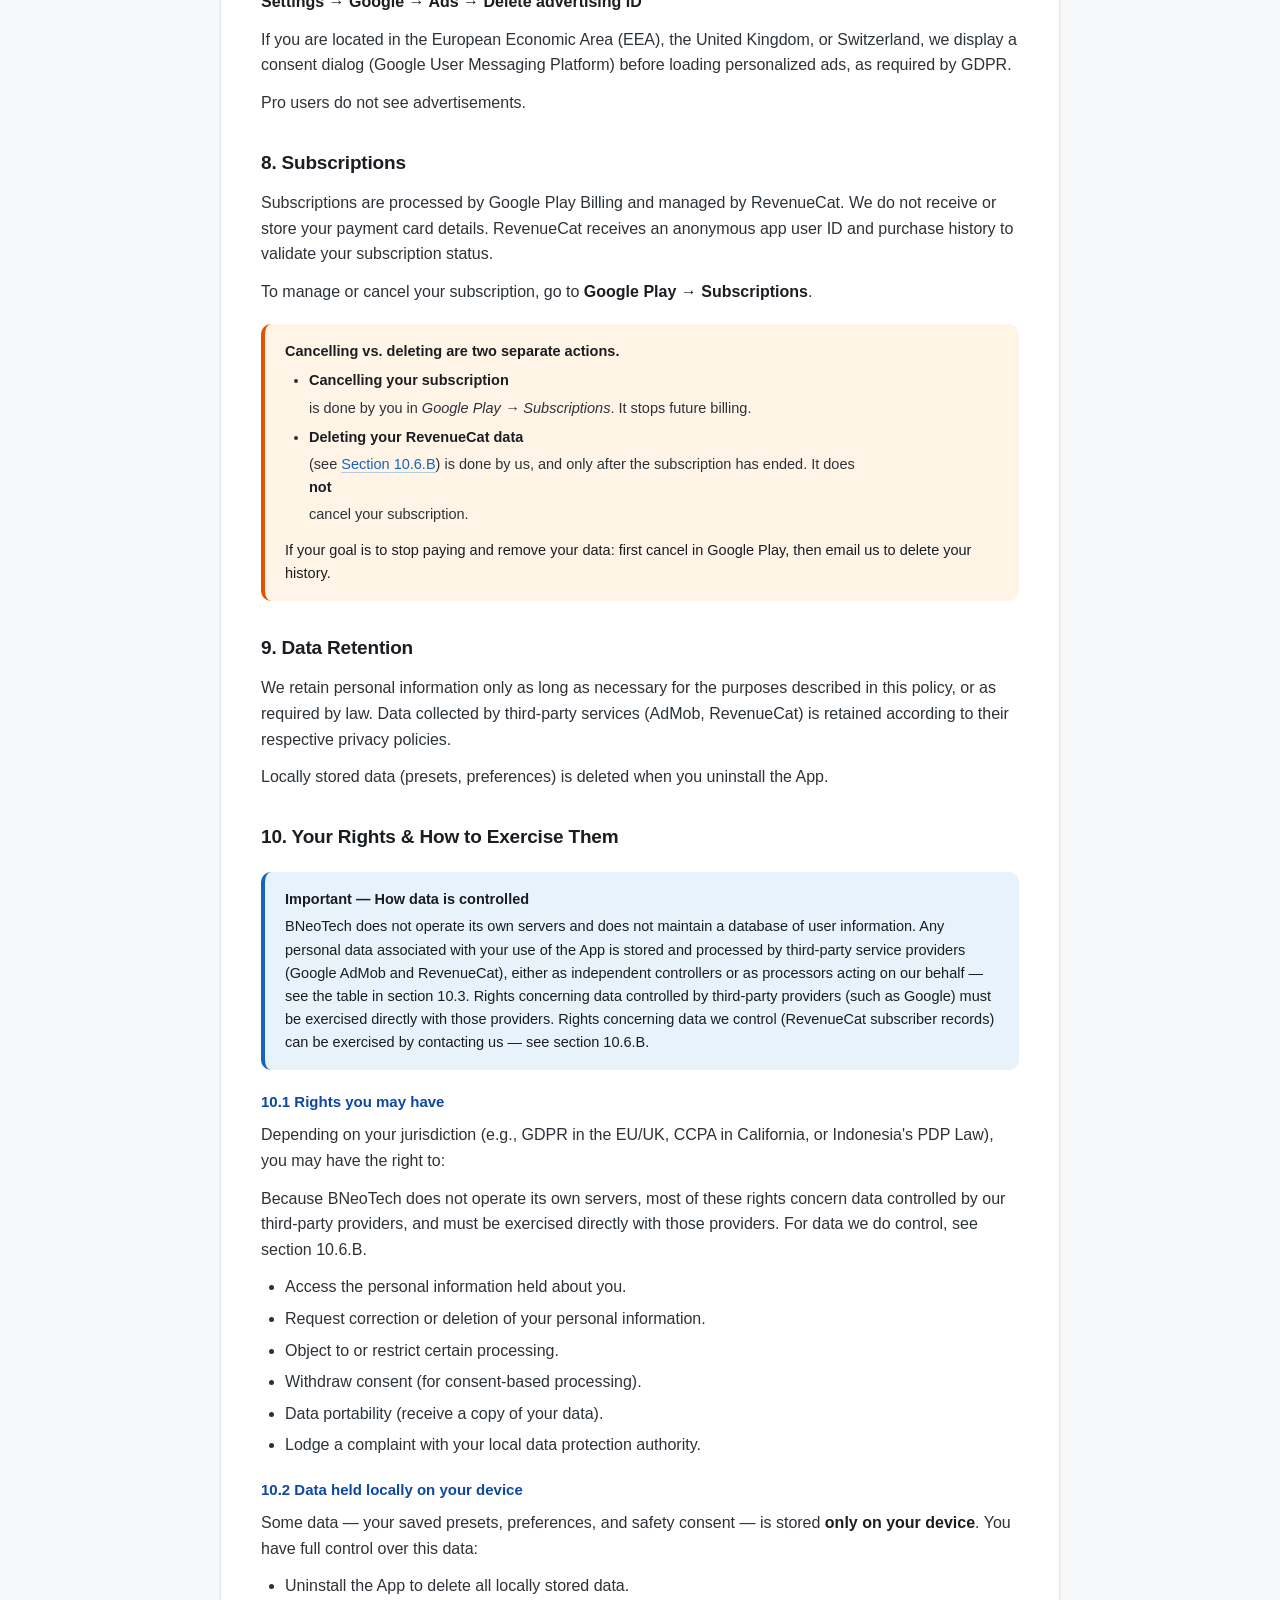
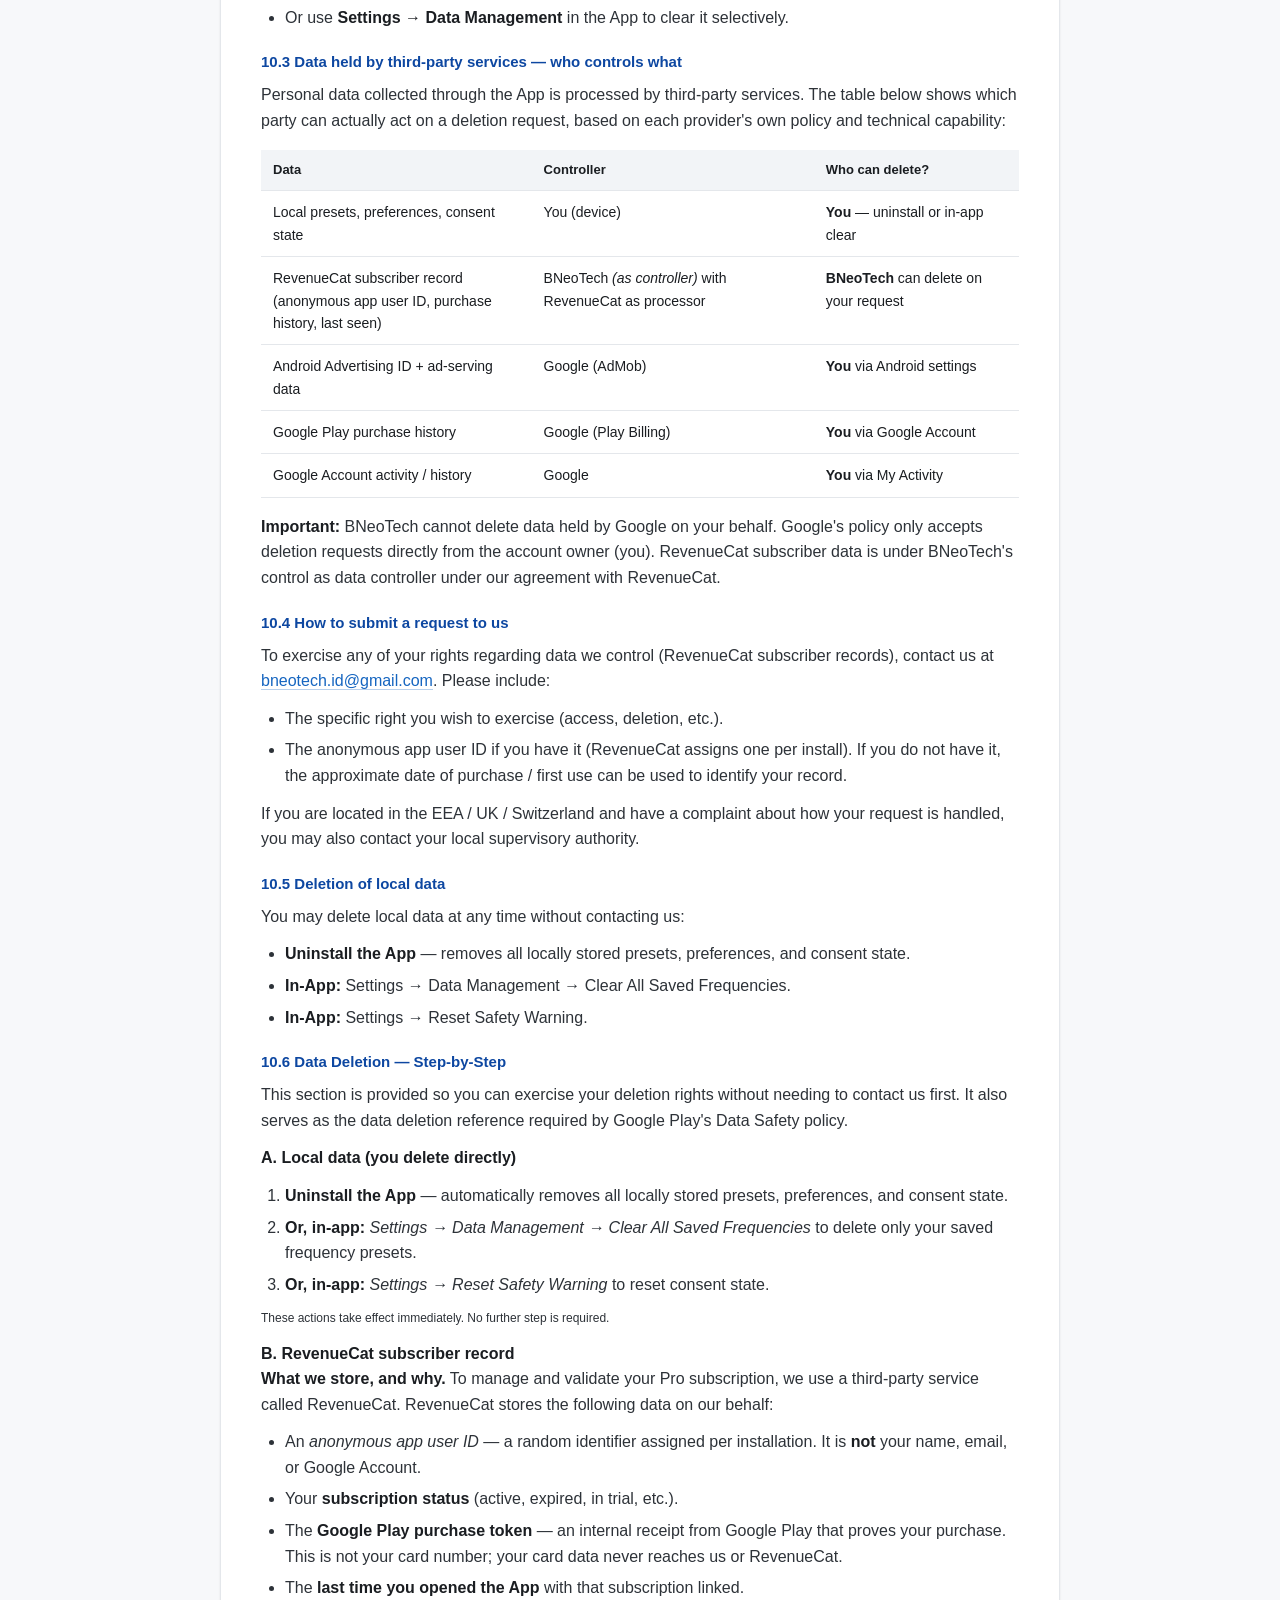
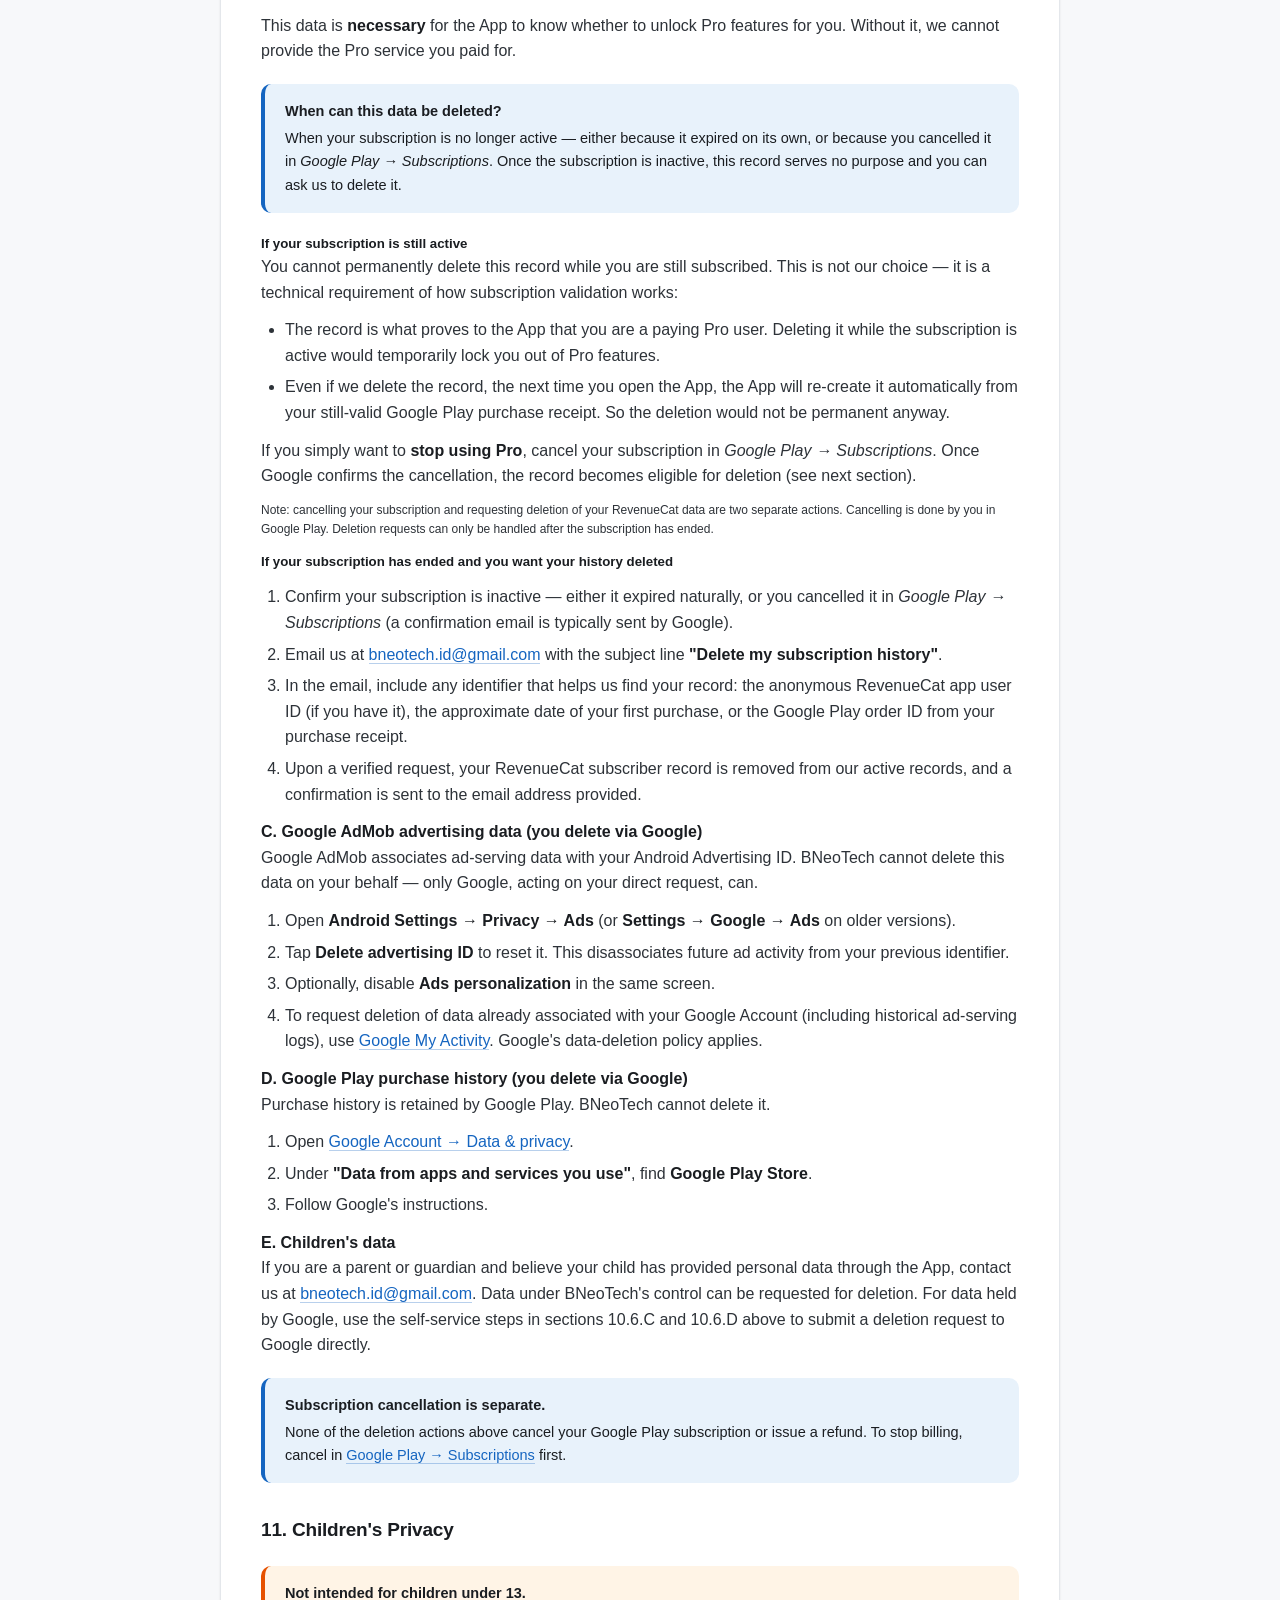
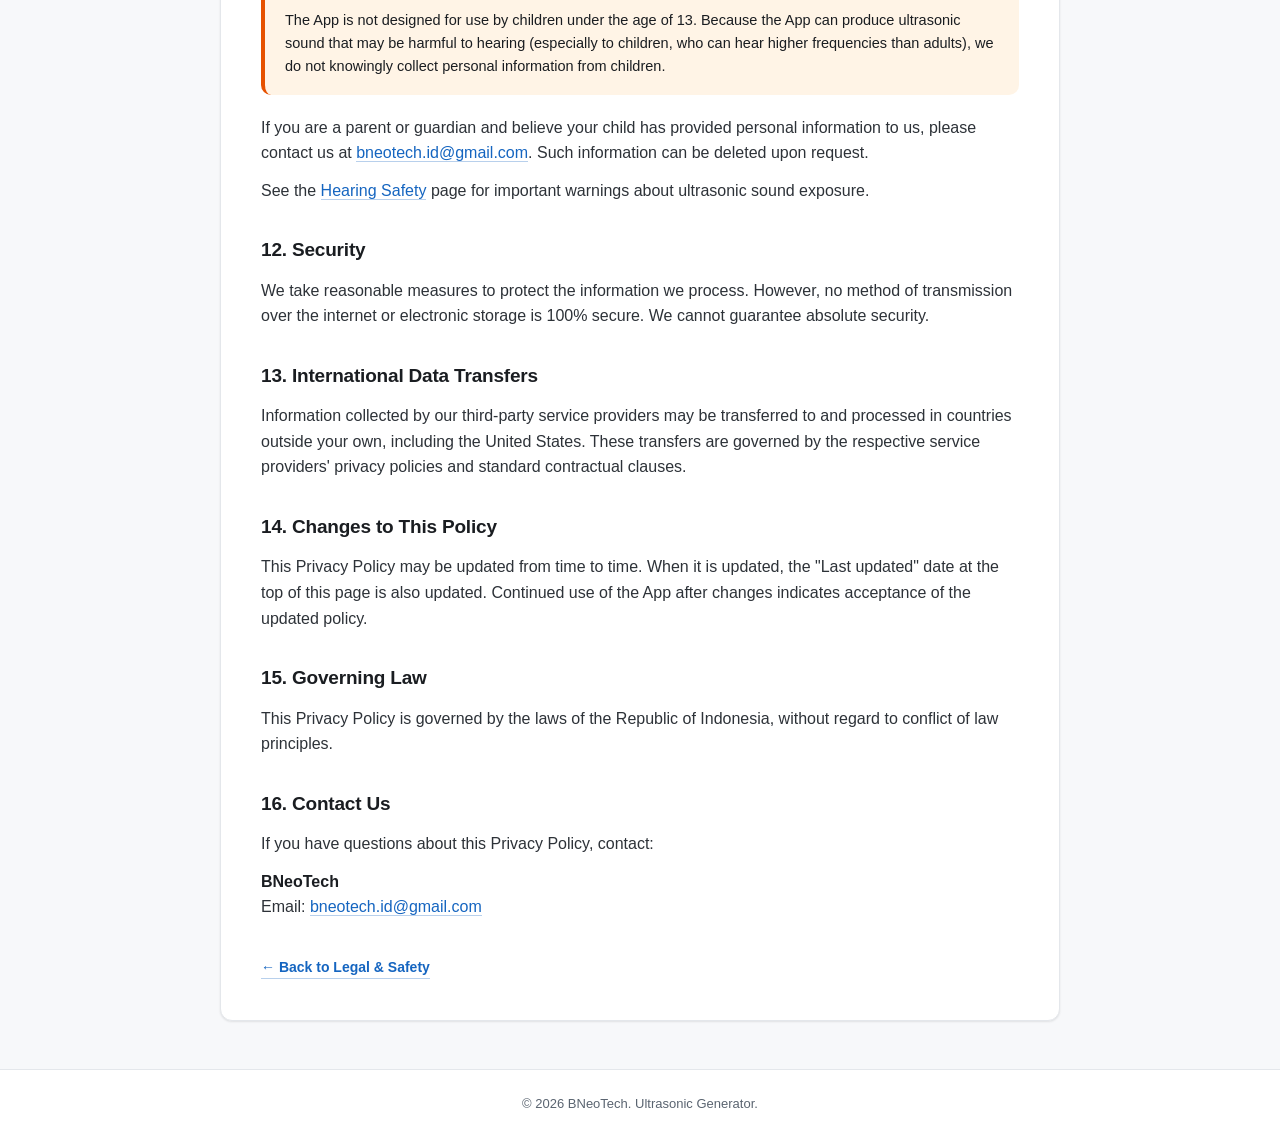
==== commit edbfc157: "docs: soften claims, generalize safety guidance, fix controller classification - privacy.html:   * S" ====
--- a/privacy.html
+++ b/privacy.html
@@ -32,15 +32,20 @@
                 Ultrasonic Generator generates sound locally on your device.
                 We do not record, store, or transmit any audio. BNeoTech does
                 not operate its own servers — data collected through the App
-                is held by third-party services (Google AdMob, RevenueCat)
-                under their own privacy policies. For data we control directly
-                (RevenueCat subscriber records), we can delete it on your
-                request. For data controlled by Google (AdMob advertising ID,
-                Google Play purchase history), we provide step-by-step
-                instructions so you can submit the request directly to Google
-                — Google does not accept third-party deletion requests on
-                your behalf. See <a href="#data-deletion">Section 10.6 — Data
-                Deletion</a>.
+                is processed by third-party services (Google AdMob,
+                RevenueCat). Google is an independent data controller under
+                its own privacy policy; RevenueCat is a processor acting on
+                BNeoTech's behalf. For data we control directly
+                (RevenueCat subscriber records), a deletion request can be
+                submitted once your subscription has ended — see
+                <a href="#data-deletion">Section 10.6.B</a> for the steps.
+                For data controlled by Google (AdMob advertising ID, Google
+                Play purchase history), self-service instructions are
+                available in sections 10.6.C and 10.6.D — Google does not
+                accept third-party deletion requests on your behalf.
+                Deleting your data does <strong>not</strong> cancel your
+                subscription; that is a separate action you take in Google
+                Play.
             </div>
 
             <h2>1. Introduction</h2>
@@ -72,19 +77,23 @@
             </p>
             <p>
                 However, BNeoTech does not operate its own servers or databases.
-                The actual storage and processing of personal data is carried out
-                by our trusted third-party service providers (Google AdMob for
-                advertising, RevenueCat for subscription management), acting as
-                <strong>data processors</strong> on our behalf and under their
-                own privacy policies.
+                The actual storage and processing of personal data is carried
+                out by third-party service providers. Depending on the service
+                and the type of data, these providers may act either as
+                <strong>data processors</strong> on BNeoTech's behalf (for
+                example, RevenueCat for subscription management) or as
+                <strong>independent data controllers</strong> under their own
+                privacy policies (for example, Google for advertising and
+                payments). See section 10.3 for a breakdown of who controls
+                what.
             </p>
             <p>
                 This means:
             </p>
             <ul>
                 <li>We do not directly hold or have direct access to your personal data on our own systems.</li>
-                <li>We can help you exercise your rights by forwarding your request to the relevant provider.</li>
-                <li>You may also contact those providers directly — see sections 6 and 10.</li>
+                <li>For data controlled by third-party providers (such as Google), only those providers can act on your request. You must contact them directly — see sections 6 and 10.</li>
+                <li>For data we do control (RevenueCat subscriber records), you may contact us — see section 10.6.B.</li>
             </ul>
 
             <h2>3. Information We Collect</h2>
@@ -110,9 +119,9 @@
             <p>
                 If you contact us by email
                 (<a href="mailto:bneotech.id@gmail.com">bneotech.id@gmail.com</a>),
-                we will receive your email address and any information you choose
-                to include in your message. We retain this only for the purpose
-                of responding to your inquiry.
+                your email address and any information you choose to include
+                in your message are received by us. This is retained only for
+                the purpose of responding to your inquiry.
             </p>
 
             <h3>3.3 Information stored locally on your device</h3>
@@ -210,7 +219,7 @@
                 Pro users do not see advertisements.
             </p>
 
-            <h2>8. Subscriptions</h2>
+            <h2 id="subscriptions">8. Subscriptions</h2>
             <p>
                 Subscriptions are processed by Google Play Billing and managed by
                 RevenueCat. We do not receive or store your payment card details.
@@ -221,6 +230,24 @@
                 To manage or cancel your subscription, go to
                 <strong>Google Play → Subscriptions</strong>.
             </p>
+            <div class="callout callout-warning">
+                <strong>Cancelling vs. deleting are two separate actions.</strong>
+                <ul style="margin-top:6px;">
+                    <li>
+                        <strong>Cancelling your subscription</strong> is done by
+                        you in <em>Google Play → Subscriptions</em>. It stops
+                        future billing.
+                    </li>
+                    <li>
+                        <strong>Deleting your RevenueCat data</strong> (see
+                        <a href="#data-deletion">Section 10.6.B</a>) is done by
+                        us, and only after the subscription has ended. It does
+                        <strong>not</strong> cancel your subscription.
+                    </li>
+                </ul>
+                If your goal is to stop paying and remove your data: first
+                cancel in Google Play, then email us to delete your history.
+            </div>
 
             <h2>9. Data Retention</h2>
             <p>
@@ -237,18 +264,22 @@
             <h2>10. Your Rights &amp; How to Exercise Them</h2>
 
             <div class="callout callout-info">
-                <strong>Important — How data is held</strong>
+                <strong>Important — How data is controlled</strong>
                 BNeoTech does not operate its own servers and does not maintain
                 a database of user information. Any personal data associated
-                with your use of the App is held by our third-party service
-                providers (Google AdMob and RevenueCat). We can help you
-                exercise your rights, but final action on data we do not
-                directly control is performed by those providers.
+                with your use of the App is stored and processed by third-party
+                service providers (Google AdMob and RevenueCat), either as
+                independent controllers or as processors acting on our behalf
+                — see the table in section 10.3. Rights concerning data
+                controlled by third-party providers (such as Google) must be
+                exercised directly with those providers. Rights concerning
+                data we control (RevenueCat subscriber records) can be
+                exercised by contacting us — see section 10.6.B.
             </div>
 
             <h3>10.1 Rights you may have</h3>
             <p>Depending on your jurisdiction (e.g., GDPR in the EU/UK, CCPA in California, or Indonesia's PDP Law), you may have the right to:</p>
-            <p>Because BNeoTech does not operate its own servers, most of these rights concern data held by our third-party providers. We will help you exercise them.</p>
+            <p>Because BNeoTech does not operate its own servers, most of these rights concern data controlled by our third-party providers, and must be exercised directly with those providers. For data we do control, see section 10.6.B.</p>
             <ul>
                 <li>Access the personal information held about you.</li>
                 <li>Request correction or deletion of your personal information.</li>
@@ -315,8 +346,8 @@
             <p>
                 <strong>Important:</strong> BNeoTech cannot delete data held by
                 Google on your behalf. Google's policy only accepts deletion
-                requests directly from the account owner (you). We can delete
-                RevenueCat subscriber data because we are its data controller
+                requests directly from the account owner (you). RevenueCat
+                subscriber data is under BNeoTech's control as data controller
                 under our agreement with RevenueCat.
             </p>
 
@@ -329,12 +360,11 @@
             </p>
             <ul>
                 <li>The specific right you wish to exercise (access, deletion, etc.).</li>
-                <li>The anonymous app user ID if you have it (RevenueCat assigns one per install). If you do not have it, we can locate your record using the approximate date of purchase / first use.</li>
-            </ul>
-            <p>
-                We will respond within 30 days (or sooner where required by
-                Indonesia's PDP Law or the GDPR). If you are located in the
-                EEA / UK / Switzerland and have a complaint, you may also
+                <li>The anonymous app user ID if you have it (RevenueCat assigns one per install). If you do not have it, the approximate date of purchase / first use can be used to identify your record.</li>
+            </ul>
+            <p>
+                If you are located in the EEA / UK / Switzerland and have a
+                complaint about how your request is handled, you may also
                 contact your local supervisory authority.
             </p>
 
@@ -366,23 +396,99 @@
                 These actions take effect immediately. No further step is required.
             </p>
 
-            <h4>B. RevenueCat subscriber record (we delete on request)</h4>
-            <p>
-                RevenueCat stores an anonymous app user ID, subscription status,
-                last-seen time, and (for subscriptions) the Google Play purchase
-                token. BNeoTech can delete this record because we are its data
-                controller.
-            </p>
+            <h4>B. RevenueCat subscriber record</h4>
+
+            <p>
+                <strong>What we store, and why.</strong> To manage and validate
+                your Pro subscription, we use a third-party service called
+                RevenueCat. RevenueCat stores the following data on our behalf:
+            </p>
+            <ul>
+                <li>An <em>anonymous app user ID</em> — a random identifier
+                    assigned per installation. It is <strong>not</strong> your
+                    name, email, or Google Account.</li>
+                <li>Your <strong>subscription status</strong> (active,
+                    expired, in trial, etc.).</li>
+                <li>The <strong>Google Play purchase token</strong> — an
+                    internal receipt from Google Play that proves your purchase.
+                    This is not your card number; your card data never reaches
+                    us or RevenueCat.</li>
+                <li>The <strong>last time you opened the App</strong> with
+                    that subscription linked.</li>
+            </ul>
+            <p>
+                This data is <strong>necessary</strong> for the App to know
+                whether to unlock Pro features for you. Without it, we cannot
+                provide the Pro service you paid for.
+            </p>
+
+            <div class="callout callout-info">
+                <strong>When can this data be deleted?</strong>
+                When your subscription is no longer active — either because it
+                expired on its own, or because you cancelled it in
+                <em>Google Play → Subscriptions</em>. Once the subscription is
+                inactive, this record serves no purpose and you can ask us to
+                delete it.
+            </div>
+
+            <h5>If your subscription is still active</h5>
+            <p>
+                You cannot permanently delete this record while you are still
+                subscribed. This is not our choice — it is a technical
+                requirement of how subscription validation works:
+            </p>
+            <ul>
+                <li>
+                    The record is what proves to the App that you are a paying
+                    Pro user. Deleting it while the subscription is active
+                    would temporarily lock you out of Pro features.
+                </li>
+                <li>
+                    Even if we delete the record, the next time you open the
+                    App, the App will re-create it automatically from your
+                    still-valid Google Play purchase receipt. So the deletion
+                    would not be permanent anyway.
+                </li>
+            </ul>
+            <p>
+                If you simply want to <strong>stop using Pro</strong>, cancel
+                your subscription in
+                <em>Google Play → Subscriptions</em>. Once Google confirms the
+                cancellation, the record becomes eligible for deletion (see
+                next section).
+            </p>
+            <p class="muted">
+                Note: cancelling your subscription and requesting deletion
+                of your RevenueCat data are two separate actions. Cancelling
+                is done by you in Google Play. Deletion requests can only be
+                handled after the subscription has ended.
+            </p>
+
+            <h5>If your subscription has ended and you want your history deleted</h5>
             <ol>
-                <li>Email <a href="mailto:bneotech.id@gmail.com">bneotech.id@gmail.com</a> with subject line <strong>"Data Deletion Request"</strong>.</li>
-                <li>Include any of the following identifiers to help us locate your record:
-                    <ul>
-                        <li>The anonymous RevenueCat app user ID, if you know it (it appears in RevenueCat's diagnostics screen if available).</li>
-                        <li>Or the approximate date of purchase / first use.</li>
-                        <li>Or the Google Play order ID from your purchase receipt email.</li>
-                    </ul>
+                <li>
+                    Confirm your subscription is inactive — either it expired
+                    naturally, or you cancelled it in
+                    <em>Google Play → Subscriptions</em> (a confirmation email is
+                    typically sent by Google).
                 </li>
-                <li>We will delete your RevenueCat subscriber record within <strong>30 days</strong> of a verified request and confirm by email.</li>
+                <li>
+                    Email us at
+                    <a href="mailto:bneotech.id@gmail.com">bneotech.id@gmail.com</a>
+                    with the subject line
+                    <strong>"Delete my subscription history"</strong>.
+                </li>
+                <li>
+                    In the email, include any identifier that helps us find
+                    your record: the anonymous RevenueCat app user ID (if you
+                    have it), the approximate date of your first purchase, or
+                    the Google Play order ID from your purchase receipt.
+                </li>
+                <li>
+                    Upon a verified request, your RevenueCat subscriber
+                    record is removed from our active records, and a
+                    confirmation is sent to the email address provided.
+                </li>
             </ol>
 
             <h4>C. Google AdMob advertising data (you delete via Google)</h4>
@@ -400,32 +506,32 @@
 
             <h4>D. Google Play purchase history (you delete via Google)</h4>
             <p>
-                Purchase history is retained by Google Play under tax, legal,
-                and accounting obligations. BNeoTech cannot delete it.
+                Purchase history is retained by Google Play. BNeoTech cannot
+                delete it.
             </p>
             <ol>
                 <li>Open <a href="https://myaccount.google.com/" target="_blank" rel="noopener">Google Account &rarr; Data &amp; privacy</a>.</li>
                 <li>Under <strong>"Data from apps and services you use"</strong>, find <strong>Google Play Store</strong>.</li>
-                <li>Follow Google's instructions. Note that Google Play may retain purchase records as required by applicable tax and consumer-protection law even after deletion from your account view.</li>
+                <li>Follow Google's instructions.</li>
             </ol>
 
             <h4>E. Children's data</h4>
             <p>
                 If you are a parent or guardian and believe your child has
                 provided personal data through the App, contact us at
-                <a href="mailto:bneotech.id@gmail.com">bneotech.id@gmail.com</a>
-                and we will delete any data we control within <strong>7 days</strong>
-                of a verified request, and we will advise you on how to submit
-                deletion requests to Google for data they control.
-            </p>
-
-            <h4>Response timeline</h4>
-            <ul>
-                <li>Local data: <strong>immediate</strong> (self-service, no request needed).</li>
-                <li>RevenueCat subscriber record: <strong>≤ 30 days</strong> from verified request.</li>
-                <li>Children's data: <strong>≤ 7 days</strong> from verified request.</li>
-                <li>Google-controlled data: subject to Google's own timelines — typically <strong>within 30 days</strong> after your direct request; some data is retained by Google for legal obligations.</li>
-            </ul>
+                <a href="mailto:bneotech.id@gmail.com">bneotech.id@gmail.com</a>.
+                Data under BNeoTech's control can be requested for
+                deletion. For data held by Google, use the self-service
+                steps in sections 10.6.C and 10.6.D above to submit a
+                deletion request to Google directly.
+            </p>
+
+            <div class="callout callout-info">
+                <strong>Subscription cancellation is separate.</strong>
+                None of the deletion actions above cancel your Google Play
+                subscription or issue a refund. To stop billing, cancel in
+                <a href="#subscriptions">Google Play → Subscriptions</a> first.
+            </div>
 
             <h2>11. Children's Privacy</h2>
             <div class="callout callout-warning">
@@ -439,8 +545,8 @@
             <p>
                 If you are a parent or guardian and believe your child has
                 provided personal information to us, please contact us at
-                <a href="mailto:bneotech.id@gmail.com">bneotech.id@gmail.com</a>
-                and we will delete it promptly.
+                <a href="mailto:bneotech.id@gmail.com">bneotech.id@gmail.com</a>.
+                Such information can be deleted upon request.
             </p>
             <p>
                 See the <a href="safety.html">Hearing Safety</a> page for
@@ -466,10 +572,10 @@
 
             <h2>14. Changes to This Policy</h2>
             <p>
-                We may update this Privacy Policy from time to time. When we do,
-                we will update the "Last updated" date at the top of this page.
-                Continued use of the App after changes indicates acceptance of
-                the updated policy.
+                This Privacy Policy may be updated from time to time. When it
+                is updated, the "Last updated" date at the top of this page
+                is also updated. Continued use of the App after changes
+                indicates acceptance of the updated policy.
             </p>
 
             <h2>15. Governing Law</h2>
